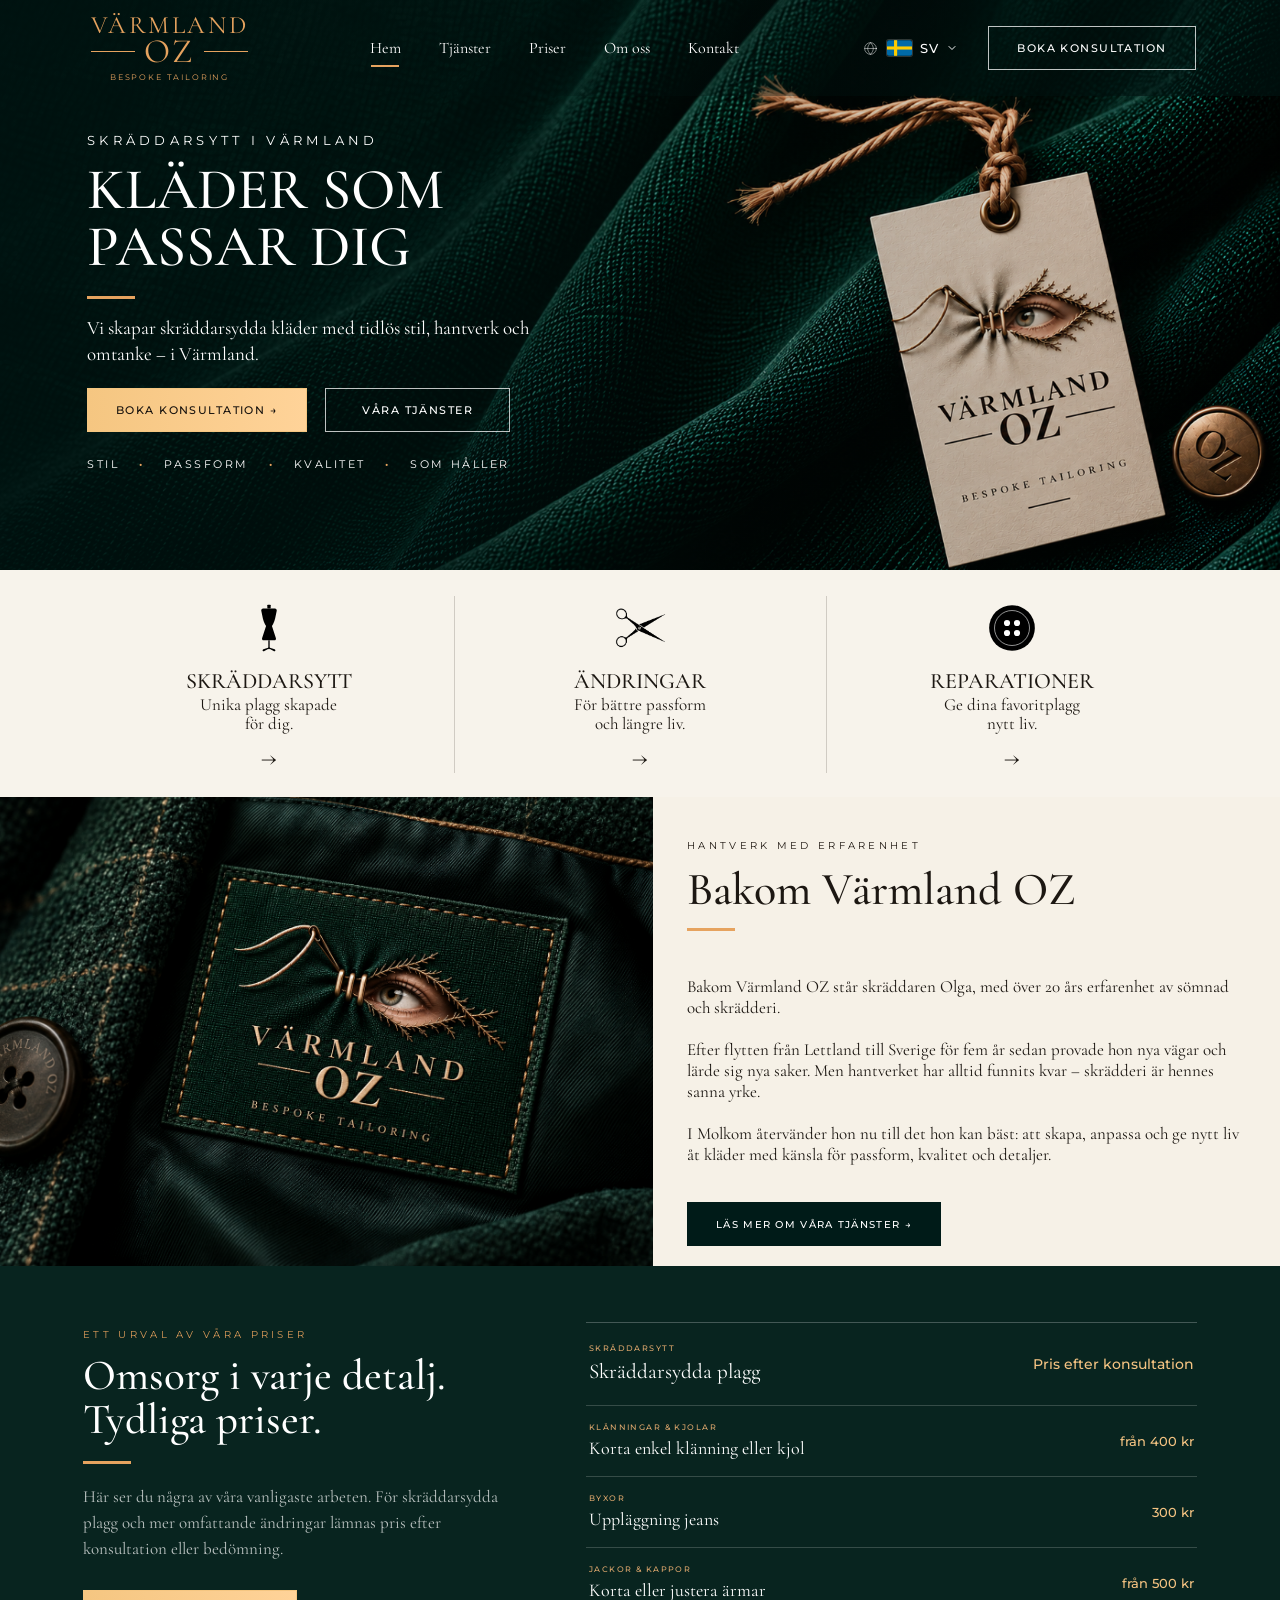
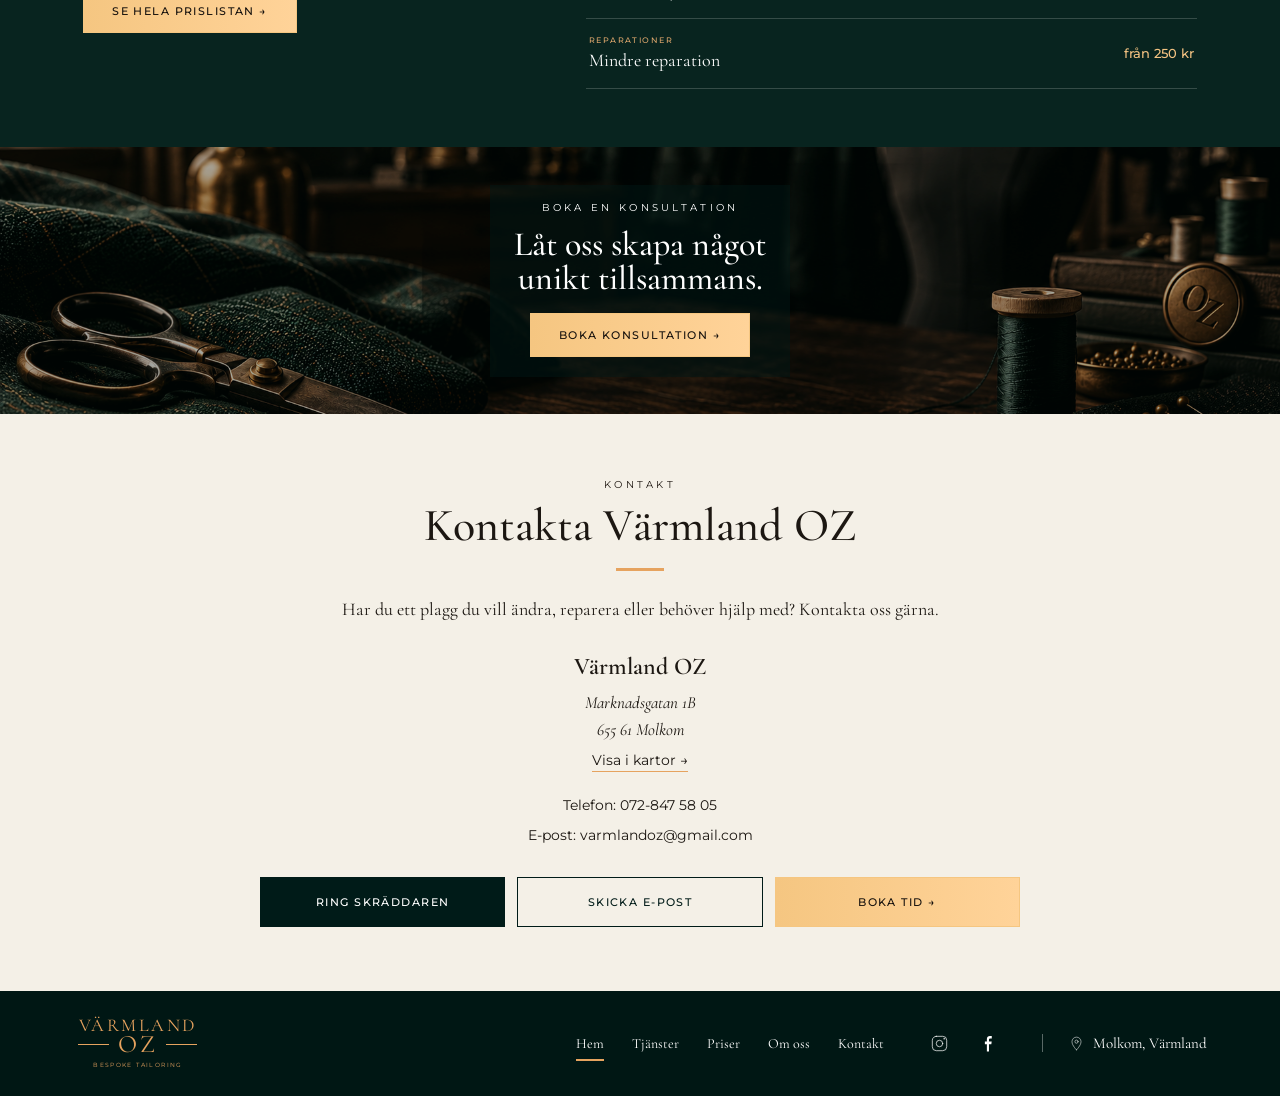
==== index.html @ 96624bc9 "Update index.html" ====
<!doctype html>
<html lang="sv">
<head>
  <meta charset="utf-8" />
  <meta name="viewport" content="width=device-width, initial-scale=1" />
  <meta name="description" content="Värmland OZ är ett skrädderi i Molkom, Värmland. Skräddarsytt, klädändringar och reparationer med fokus på passform, kvalitet och hantverk." />
<title>Skräddare i Värmland | Värmland OZ i Molkom</title>
  <link rel="preconnect" href="https://fonts.googleapis.com">
  <link rel="preconnect" href="https://fonts.gstatic.com" crossorigin>
  <link href="https://fonts.googleapis.com/css2?family=Cormorant+Garamond:wght@400;500;600&family=Montserrat:wght@400;500;600&display=swap" rel="stylesheet">
  <link rel="stylesheet" href="styles.css?v=11" />
  <link rel="stylesheet" href="contact-v11.css?v=11" />
<script type="application/ld+json">
{
  "@context": "https://schema.org",
  "@type": "LocalBusiness",
  "name": "Värmland OZ",
  "description": "Skrädderi i Molkom, Värmland med skräddarsytt, klädändringar och reparationer.",
  "telephone": "+46728475805",
  "email": "varmlandoz@gmail.com",
  "address": {
    "@type": "PostalAddress",
    "streetAddress": "Marknadsgatan 1B",
    "postalCode": "655 61",
    "addressLocality": "Molkom",
    "addressRegion": "Värmland",
    "addressCountry": "SE"
  },
  "areaServed": {
    "@type": "AdministrativeArea",
    "name": "Värmland"
  }
}
</script>
    <!-- Värmland OZ – webbplatsikon -->
  <link
    rel="icon"
    type="image/png"
    sizes="512x512"
    href="./assets/icons/favicon.png?v=1"
  >

  <link
    rel="apple-touch-icon"
    sizes="180x180"
    href="./assets/icons/favicon.png?v=1"
  >

  <meta name="theme-color" content="#123f35">

</head>
<body>
  <header class="site-header" id="top">
    <a class="brand" href="#top" aria-label="Värmland OZ startsida">
      <span class="brand-top">VÄRMLAND</span>
      <span class="brand-main"><i></i>OZ<i></i></span>
      <span class="brand-sub">BESPOKE TAILORING</span>
    </a>

    <nav class="desktop-nav" aria-label="Huvudmeny">
      <a class="active" href="#top" data-i18n="nav.home">Hem</a>
      <a href="tjanster.html" data-i18n="nav.services">Tjänster</a>
      <a href="priser.html" data-i18n="nav.prices">Priser</a>
      <a href="#about" data-i18n="nav.about">Om oss</a>
      <a href="#contact" data-i18n="nav.contact">Kontakt</a>
    </nav>

    <div class="header-actions">
      <div class="language-switcher">
  <button class="language" type="button" aria-label="Byt språk" aria-haspopup="true" aria-expanded="false">
    <img class="globe-icon" src="assets/icons/globe.svg" alt="">
    <img class="flag-icon current-flag" src="assets/icons/flag-se.svg" alt="">
    <span class="current-lang">SV</span>
    <img class="chevron-icon" src="assets/icons/chevron-down.svg" alt="">
  </button>
  <div class="language-menu" role="menu" hidden>
    <button type="button" data-lang="sv"><img src="assets/icons/flag-se.svg" alt=""><span>Svenska</span><small>SV</small></button>
    <button type="button" data-lang="en"><img src="assets/icons/flag-gb.svg" alt=""><span>English</span><small>EN</small></button>
    <button type="button" data-lang="ru"><img src="assets/icons/flag-ru.svg" alt=""><span>Русский</span><small>RU</small></button>
  </div>
</div>
<a class="btn btn-outline desktop-book" href="https://script.google.com/macros/s/AKfycbz18TA--YGLsG0kHbS173jrMC9ok10OTdBmJp885Dc12YzWjy7zMIn8ZKbf1NQsIA8Z/exec" data-i18n="nav.book">Boka konsultation</a>
      <button class="menu-toggle" type="button" aria-label="Öppna meny" aria-expanded="false">
        <span></span><span></span><span></span>
      </button>
    </div>
  </header>

  <aside class="mobile-menu" aria-hidden="true">
    <div class="mobile-menu-top">
      <a class="brand brand-small" href="#top">
        <span class="brand-top">VÄRMLAND</span><span class="brand-main"><i></i>OZ<i></i></span><span class="brand-sub">BESPOKE TAILORING</span>
      </a>
      <button class="menu-close" type="button" aria-label="Stäng meny">×</button>
    </div>
    <nav aria-label="Mobilmeny">
      <a class="active" href="#top" data-i18n="nav.home">Hem</a>
      <a href="tjanster.html" data-i18n="nav.services">Tjänster</a>
      <a href="priser.html" data-i18n="nav.prices">Priser</a>
      <a href="#about" data-i18n="nav.about">Om oss</a>
      <a href="#contact" data-i18n="nav.contact">Kontakt</a>
    </nav>
    <hr>
    <div class="language-switcher mobile-language-switcher">
  <button class="language" type="button" aria-label="Byt språk" aria-haspopup="true" aria-expanded="false">
    <img class="globe-icon" src="assets/icons/globe.svg" alt="">
    <img class="flag-icon current-flag" src="assets/icons/flag-se.svg" alt="">
    <span class="current-lang">SV</span>
    <img class="chevron-icon" src="assets/icons/chevron-down.svg" alt="">
  </button>
  <div class="language-menu" role="menu" hidden>
    <button type="button" data-lang="sv"><img src="assets/icons/flag-se.svg" alt=""><span>Svenska</span><small>SV</small></button>
    <button type="button" data-lang="en"><img src="assets/icons/flag-gb.svg" alt=""><span>English</span><small>EN</small></button>
    <button type="button" data-lang="ru"><img src="assets/icons/flag-ru.svg" alt=""><span>Русский</span><small>RU</small></button>
  </div>
</div>
   <a class="btn btn-gold" href="https://script.google.com/macros/s/AKfycbz18TA--YGLsG0kHbS173jrMC9ok10OTdBmJp885Dc12YzWjy7zMIn8ZKbf1NQsIA8Z/exec" data-i18n="nav.bookArrow">Boka konsultation →</a>
<div class="socials">
  <a href="https://www.instagram.com/ozseamstress?stkn=aGR5ODV6bmNsZjZr"
     target="_blank"
     rel="noopener noreferrer"
     aria-label="Instagram">
    <img src="assets/icons/instagram.svg" alt="">
  </a>

  <a href="https://www.facebook.com/p/V%C3%A4rmland-OZ-61594386689216/"
     target="_blank"
     rel="noopener noreferrer"
     aria-label="Facebook" class="facebook-social">
    <img src="assets/icons/facebook.svg" alt="">
  </a>
</div>    
    <p class="location"><img src="assets/icons/location-pin.svg" alt=""><span>Molkom, Värmland</span></p>
  </aside>
  <div class="menu-backdrop" hidden></div>

  <main>
    <section class="hero">
      <picture class="hero-media" aria-hidden="true">
        <source media="(max-width: 650px)" srcset="assets/hero-mobile-v2.png">
        <img src="assets/hero-desktop-v2.png" alt="">
      </picture>
      <div class="hero-shade" aria-hidden="true"></div>
      <div class="hero-copy">
        <p class="eyebrow" data-i18n="hero.eyebrow">SKRÄDDARSYTT I VÄRMLAND</p>
        <h1 data-i18n-html="hero.title">KLÄDER SOM<br>PASSAR DIG</h1>
        <div class="gold-rule"></div>
        <p class="lead" data-i18n="hero.lead">Vi skapar skräddarsydda kläder med tidlös stil, hantverk och omtanke – i Värmland.</p>
        <div class="hero-buttons">
         <a class="btn btn-gold" href="https://script.google.com/macros/s/AKfycbz18TA--YGLsG0kHbS173jrMC9ok10OTdBmJp885Dc12YzWjy7zMIn8ZKbf1NQsIA8Z/exec" data-i18n="nav.bookArrow">Boka konsultation →</a>
          <a class="btn btn-outline" href="tjanster.html" data-i18n="hero.services">Våra tjänster</a>
        </div>
        <p class="values" data-i18n-html="hero.values">STIL <b>·</b> PASSFORM <b>·</b> KVALITET <b>·</b> SOM HÅLLER</p>
      </div>
    </section>

    <section class="services" id="services">
      <article>
        <div class="service-icon" aria-hidden="true"><img src="assets/icons/mannequin.svg" alt=""></div>
        <h2 data-i18n="service.custom">SKRÄDDARSYTT</h2>
        <p data-i18n-html="service.customText">Unika plagg skapade<br>för dig.</p>
        <a href="tjanster.html#skraddarsytt" aria-label="Skräddarsytt">→</a>
      </article>
      <article>
        <div class="service-icon" aria-hidden="true"><img src="assets/icons/scissors.svg" alt=""></div>
        <h2 data-i18n="service.alter">ÄNDRINGAR</h2>
        <p data-i18n-html="service.alterText">För bättre passform<br>och längre liv.</p>
        <a href="tjanster.html#andringar" aria-label="Ändringar">→</a>
      </article>
      <article>
        <div class="service-icon" aria-hidden="true"><img src="assets/icons/button.svg" alt=""></div>
        <h2 data-i18n="service.repair">REPARATIONER</h2>
        <p data-i18n-html="service.repairText">Ge dina favoritplagg<br>nytt liv.</p>
        <a href="tjanster.html#reparationer" aria-label="Reparationer">→</a>
      </article>
    </section>

<section class="about" id="about">
  <div class="about-image">
    <img
      src="assets/craftsmanship-v2.png"
      alt="Detalj av Värmland OZ skrädderiarbete"
    />
  </div>

  <div class="about-copy">
    <p class="eyebrow dark" data-i18n="about.eyebrow">
      HANTVERK MED ERFARENHET
    </p>

    <h2 data-i18n="about.title">
      Bakom Värmland OZ
    </h2>

    <div class="gold-rule"></div>

    <div class="about-text-row">
      <p data-i18n-html="about.text">
        Bakom Värmland OZ står skräddaren Olga, med över 20 års
        erfarenhet av sömnad och skrädderi.<br><br>

        Efter flytten från Lettland till Sverige för fem år sedan
        provade hon nya vägar och lärde sig nya saker. Men hantverket
        har alltid funnits kvar – skrädderi är hennes sanna yrke.<br><br>

        I Molkom återvänder hon nu till det hon kan bäst: att skapa,
        anpassa och ge nytt liv åt kläder med känsla för passform,
        kvalitet och detaljer.
      </p>
    </div>

    <a
      class="btn btn-dark"
      href="tjanster.html"
      data-i18n="about.services"
    >
      Läs mer om våra tjänster →
    </a>
  </div>
</section>

<section class="home-price-teaser" id="prices">
  <div class="price-teaser-intro">
    <p class="eyebrow" data-i18n="homePrices.eyebrow">
      ETT URVAL AV VÅRA PRISER
    </p>

    <h2 data-i18n-html="homePrices.title">
      Omsorg i varje detalj.<br>Tydliga priser.
    </h2>

    <div class="gold-rule"></div>

    <p data-i18n="homePrices.intro">
      Här ser du några av våra vanligaste arbeten. För skräddarsydda
      plagg och mer omfattande ändringar lämnas pris efter konsultation
      eller bedömning.
    </p>

    <a
      class="btn btn-gold"
      href="priser.html"
      data-i18n="prices.seeAll"
    >
      Se hela prislistan →
    </a>
  </div>

  <div
    class="price-teaser-list"
    aria-label="Exempel på priser"
  >
    <a
      class="price-teaser-row featured-price"
      href="priser.html#skraddarsytt"
    >
      <span class="price-teaser-name">
        <small data-i18n="homePrices.customCategory">
          SKRÄDDARSYTT
        </small>
        <span data-i18n="homePrices.custom">
          Skräddarsydda plagg
        </span>
      </span>

      <strong data-i18n="homePrices.customPrice">
        Pris efter konsultation
      </strong>
    </a>

    <a class="price-teaser-row" href="priser.html">
      <span class="price-teaser-name">
        <small data-i18n="homePrices.dressesCategory">
          KLÄNNINGAR &amp; KJOLAR
        </small>
        <span data-i18n="homePrices.dresses">
          Korta enkel klänning eller kjol
        </span>
      </span>

      <strong data-i18n="homePrices.dressesPrice">
        från 400 kr
      </strong>
    </a>

    <a class="price-teaser-row" href="priser.html">
      <span class="price-teaser-name">
        <small data-i18n="homePrices.trousersCategory">
          BYXOR
        </small>
        <span data-i18n="homePrices.trousers">
          Uppläggning jeans
        </span>
      </span>

      <strong data-i18n="homePrices.trousersPrice">
        300 kr
      </strong>
    </a>

    <a class="price-teaser-row" href="priser.html">
      <span class="price-teaser-name">
        <small data-i18n="homePrices.jacketsCategory">
          JACKOR &amp; KAPPOR
        </small>
        <span data-i18n="homePrices.jackets">
          Korta eller justera ärmar
        </span>
      </span>

      <strong data-i18n="homePrices.jacketsPrice">
        från 500 kr
      </strong>
    </a>

    <a class="price-teaser-row" href="priser.html">
      <span class="price-teaser-name">
        <small data-i18n="homePrices.repairsCategory">
          REPARATIONER
        </small>
        <span data-i18n="homePrices.repairs">
          Mindre reparation
        </span>
      </span>

      <strong data-i18n="homePrices.repairsPrice">
        från 250 kr
      </strong>
    </a>
  </div>
</section>

    <section class="booking" id="booking">
      <div class="booking-overlay"></div>
      <div class="booking-copy">
        <p class="eyebrow" data-i18n="booking.eyebrow">BOKA EN KONSULTATION</p>
        <h2 data-i18n-html="booking.title">Låt oss skapa något<br>unikt tillsammans.</h2>
     <a class="btn btn-gold" href="https://script.google.com/macros/s/AKfycbz18TA--YGLsG0kHbS173jrMC9ok10OTdBmJp885Dc12YzWjy7zMIn8ZKbf1NQsIA8Z/exec" data-i18n="nav.bookArrow">Boka konsultation →</a>
      </div>
    </section>

    <section class="contact-section" id="contact">
      <div class="contact-inner">
        <p class="eyebrow dark" data-i18n="contact.eyebrow">KONTAKT</p>
        <h2 data-i18n="contact.title">Kontakta Värmland OZ</h2>
        <div class="gold-rule"></div>

        <p class="contact-lead" data-i18n="contact.text">
          Har du ett plagg du vill ändra, reparera eller behöver hjälp med? Kontakta oss gärna.
        </p>

        <div class="contact-details">
          <strong>Värmland OZ</strong>
          <address>
            Marknadsgatan 1B<br>
            655 61 Molkom
          </address>
          <a
            class="contact-map"
            href="https://www.google.com/maps/search/?api=1&query=Marknadsgatan%201B%2C%20655%2061%20Molkom"
            target="_blank"
            rel="noopener noreferrer"
            data-i18n="contact.map"
          >Visa i kartor →</a>

          <p class="contact-lines">
            <span><span data-i18n="contact.phoneLabel">Telefon:</span> <a href="tel:+46728475805">072-847 58 05</a></span>
            <span><span data-i18n="contact.emailLabel">E-post:</span> <a href="mailto:varmlandoz@gmail.com">varmlandoz@gmail.com</a></span>
          </p>
        </div>

        <div class="contact-actions">
          <a class="btn btn-dark" href="tel:+46728475805" data-i18n="contact.call">Ring skräddaren</a>
          <a class="btn btn-outline-contact" href="mailto:varmlandoz@gmail.com" data-i18n="contact.email">Skicka e-post</a>
          <a class="btn btn-gold" href="https://script.google.com/macros/s/AKfycbz18TA--YGLsG0kHbS173jrMC9ok10OTdBmJp885Dc12YzWjy7zMIn8ZKbf1NQsIA8Z/exec" data-i18n="contact.book">Boka tid →</a>
        </div>
      </div>
    </section>

  </main>

  <footer class="footer">
    <a class="brand brand-small" href="#top">
      <span class="brand-top">VÄRMLAND</span><span class="brand-main"><i></i>OZ<i></i></span><span class="brand-sub">BESPOKE TAILORING</span>
    </a>
    <nav><a class="active" href="#top" data-i18n="nav.home">Hem</a><a href="tjanster.html" data-i18n="nav.services">Tjänster</a><a href="priser.html" data-i18n="nav.prices">Priser</a><a href="#about" data-i18n="nav.about">Om oss</a><a href="#contact" data-i18n="nav.contact">Kontakt</a></nav>
<div class="socials">
  <a href="https://www.instagram.com/ozseamstress?stkn=aGR5ODV6bmNsZjZr"
     target="_blank"
     rel="noopener noreferrer"
     aria-label="Instagram">
    <img src="assets/icons/instagram.svg" alt="">
  </a>

  <a href="https://www.facebook.com/p/V%C3%A4rmland-OZ-61594386689216/"
     target="_blank"
     rel="noopener noreferrer"
     aria-label="Facebook" class="facebook-social">
    <img src="assets/icons/facebook.svg" alt="">
  </a>
</div>    <p class="location"><img src="assets/icons/location-pin.svg" alt=""><span>Molkom, Värmland</span></p>
  </footer>

  <script src="script.js?v=11"></script>
</body>
</html>
---- styles.css ----
:root{
  --green:#001b18;
  --green-2:#002621;
  --cream:#f4f0e7;
  --ink:#1c1712;
  --gold:#e6a35f;
  --gold-light:#f5c681;
  --line:rgba(31,23,16,.18);
  --serif:"Cormorant Garamond", Georgia, serif;
  --sans:"Montserrat", Arial, sans-serif;
}
*{box-sizing:border-box}
html{scroll-behavior:smooth}
body{margin:0;background:var(--cream);color:var(--ink);font-family:var(--serif);font-size:18px}
a{color:inherit;text-decoration:none}
img{display:block;max-width:100%}
button{font:inherit}
.site-header{height:96px;position:absolute;z-index:30;top:0;left:0;right:0;padding:20px 6.6%;display:flex;align-items:center;justify-content:space-between;color:white}
.brand{display:inline-flex;min-width:170px;flex-direction:column;align-items:center;color:var(--gold);line-height:.86;letter-spacing:.14em;font-family:var(--serif)}
.brand-top{font-size:25px}.brand-main{font-size:34px;display:flex;align-items:center;gap:9px}.brand-main i{width:44px;height:1px;background:currentColor;display:block}.brand-sub{font-family:var(--sans);font-size:8px;letter-spacing:.23em;margin-top:8px}
.brand-small{min-width:130px}.brand-small .brand-top{font-size:18px}.brand-small .brand-main{font-size:25px}.brand-small .brand-main i{width:31px}.brand-small .brand-sub{font-size:6px}
.desktop-nav{display:flex;gap:38px;font-size:16px}.desktop-nav a{position:relative}.desktop-nav a.active::after,.footer nav a.active::after{content:"";position:absolute;left:0;right:0;bottom:-9px;margin:auto;width:28px;height:2px;background:var(--gold)}
.header-actions{display:flex;align-items:center;gap:22px}.language{border:0;background:transparent;color:white;cursor:pointer;font-size:16px}.btn{display:inline-flex;align-items:center;justify-content:center;min-height:44px;padding:0 28px;border:1px solid currentColor;font-family:var(--sans);font-size:11px;font-weight:500;letter-spacing:.13em;text-transform:uppercase;white-space:nowrap}.btn-gold{background:linear-gradient(90deg,var(--gold-light),#ffd399);border-color:var(--gold-light);color:#16110d}.btn-outline{color:#fff;border-color:rgba(255,255,255,.75);background:transparent}.btn-dark{background:var(--green);color:#fff;border-color:var(--green)}
.menu-toggle{display:none;width:42px;height:38px;border:0;background:none;padding:5px;flex-direction:column;justify-content:space-around}.menu-toggle span{display:block;height:2px;background:var(--gold);width:100%}
.hero{min-height:490px;background:radial-gradient(circle at 67% 25%,rgba(10,65,57,.55),transparent 38%),linear-gradient(135deg,#001b18 0%,#00110f 64%,#00241f 100%);color:white;display:grid;grid-template-columns:1.05fr .95fr;position:relative;overflow:hidden;padding:126px 6.8% 34px}
.hero::before{content:"";position:absolute;inset:0;opacity:.32;background-image:repeating-linear-gradient(118deg,transparent 0 5px,rgba(255,255,255,.025) 5px 6px)}
.hero-copy{z-index:2;max-width:550px}.eyebrow{margin:0 0 14px;font-family:var(--sans);font-size:13px;letter-spacing:.33em}.hero h1{font-weight:500;line-height:.98;font-size:58px;margin:0 0 20px}.gold-rule{width:48px;height:3px;background:var(--gold);margin:16px 0}.lead{font-size:19px;line-height:1.4;max-width:470px;margin:0 0 20px}.hero-buttons{display:flex;gap:18px}.hero-buttons .btn{min-width:185px}.values{font-family:var(--sans);font-size:11px;letter-spacing:.23em;margin-top:25px}.values b{color:var(--gold);padding:0 14px}
.hero-art{position:relative;z-index:1}.fabric-glow{position:absolute;inset:-50px -90px -40px -40px;background:radial-gradient(ellipse at center,rgba(17,81,71,.45),transparent 63%);transform:rotate(-8deg)}.tag-image{position:absolute;width:360px;right:11%;top:-42px;filter:drop-shadow(0 18px 18px rgba(0,0,0,.55));transform:rotate(-3deg)}.medallion{position:absolute;width:135px;right:-2%;bottom:62px;filter:drop-shadow(0 8px 10px rgba(0,0,0,.4))}
.services{background:#f7f3eb;display:grid;grid-template-columns:repeat(3,1fr);padding:26px 6.5% 24px}.services article{text-align:center;padding:0 42px;position:relative}.services article+article{border-left:1px solid var(--line)}.service-icon{font-size:48px;line-height:1;height:58px}.services h2{font-size:22px;font-weight:500;margin:8px 0 1px}.services p{margin:0;font-size:17px;line-height:1.12}.services article>a{font-size:24px;display:inline-block;margin-top:11px}
.about{display:grid;grid-template-columns:1.04fr 1fr;min-height:300px;background:#f6f1e7}.about-image{overflow:hidden}.about-image img{width:100%;height:100%;object-fit:cover}.about-copy{padding:42px 5.5% 20px}.eyebrow.dark{color:#211a14;font-size:10px}.about-copy h2{font-size:46px;line-height:1;margin:6px 0 15px;font-weight:500}.about-text-row{display:flex;gap:38px;align-items:flex-start;margin:28px 0 20px}.about-text-row p{font-size:17px}.about-text-row blockquote{border-left:1px solid #aaa;padding:4px 0 4px 28px;margin:0;font-size:19px;font-style:italic;max-width:180px}.about-copy .btn{font-size:10px}
.prices{display:grid;grid-template-columns:repeat(5,1fr);padding:20px 5.8% 18px;background:#f8f4ec;align-items:start;gap:0}.price-item{text-align:center;padding:0 18px;min-height:87px}.price-item+.price-item{border-left:1px solid var(--line)}.price-item span{display:block;font-size:15px;min-height:34px}.price-item small{font-size:11px}.price-item strong{display:block;font-weight:500;font-size:24px;margin-top:8px}.price-link{grid-column:5;justify-self:end;margin-top:12px;color:#231a13;border-color:#9d958b}
.booking{height:267px;position:relative;background:url('assets/cta-desktop-v2.png') center/cover no-repeat;color:white;display:flex;align-items:center;justify-content:center;overflow:hidden}.booking-overlay{position:absolute;inset:0;background:rgba(0,13,11,.35)}.booking-copy{position:relative;text-align:center;background:rgba(1,24,21,.48);padding:16px 24px 20px}.booking-copy .eyebrow{font-size:10px}.booking h2{font-size:34px;line-height:1.02;font-weight:500;margin:6px 0 16px}
.footer{min-height:105px;background:#001714;color:white;padding:22px 5.7%;display:flex;align-items:center;gap:42px}.footer nav{display:flex;gap:28px;font-size:14px;margin-left:auto}.footer nav a{position:relative}.socials{display:flex;gap:18px;font-family:var(--sans);font-weight:600;font-size:22px}.location{font-size:15px;margin:0;border-left:1px solid rgba(255,255,255,.35);padding-left:25px}
.mobile-menu,.menu-backdrop{display:none}

@media(max-width:900px){
  .desktop-nav,.desktop-book{display:none}.menu-toggle{display:flex}.site-header{height:88px;padding:17px 6%}.brand{min-width:145px}.brand-top{font-size:20px}.brand-main{font-size:28px}.brand-main i{width:35px}.brand-sub{font-size:6px}
  .hero{grid-template-columns:1fr;min-height:540px;padding:137px 7% 24px}.hero-copy{max-width:65%;}.hero h1{font-size:49px}.lead{font-size:18px}.hero-art{position:absolute;inset:0}.tag-image{width:280px;right:1%;top:119px}.medallion{width:104px;right:1%;bottom:91px}.services article{padding:0 18px}.about-copy{padding:34px 5%}.about-copy h2{font-size:40px}.prices{padding-left:2%;padding-right:2%}.price-item{padding:0 8px}.footer{gap:20px}.footer nav{gap:16px}
}

@media(max-width:650px){
  body{font-size:16px}.site-header{position:absolute;padding:16px 7%;}.header-actions{gap:10px}.language{font-size:16px}.menu-toggle{width:38px}
  .hero{min-height:542px;padding:150px 7% 16px;display:block;background:radial-gradient(circle at 78% 25%,rgba(13,80,69,.55),transparent 42%),linear-gradient(135deg,#001b18,#00100e 70%)}.hero-copy{max-width:100%;position:relative;z-index:4}.hero .eyebrow{font-size:11px;max-width:175px;line-height:1.45}.hero h1{font-size:42px;line-height:.95;max-width:295px}.hero .gold-rule{width:48px;height:3px;margin:13px 0}.lead{font-size:17px;line-height:1.15;max-width:230px;margin-bottom:15px}.hero-buttons{display:grid;gap:8px;width:265px}.hero-buttons .btn{height:42px}.values{font-size:9px;letter-spacing:.17em;white-space:nowrap;margin-top:18px}.values b{padding:0 6px}.tag-image{width:200px;right:-12px;top:130px;transform:rotate(-6deg)}.medallion{width:84px;right:-2px;bottom:90px}
  .services{grid-template-columns:repeat(3,1fr);padding:24px 4px 21px}.services article{padding:0 8px}.services article+article{border-left:1px solid var(--line)}.service-icon{font-size:38px;height:47px}.services h2{font-size:15px}.services p{font-size:13px;line-height:1.15}.services article>a{font-size:20px;margin-top:7px}
  .about{grid-template-columns:1fr 1fr;min-height:270px}.about-image img{object-position:center}.about-copy{padding:20px 16px}.eyebrow.dark{font-size:8px;line-height:1.5}.about-copy h2{font-size:32px;line-height:.95;margin-top:6px}.about-copy .gold-rule{width:38px;height:2px;margin:12px 0}.about-text-row{display:block;margin:15px 0 12px}.about-text-row p{font-size:14px;line-height:1.15}.about-text-row blockquote{display:none}.about-copy .btn{padding:0 10px;min-height:38px;font-size:8px;width:100%}
  .prices{display:block;padding:18px 7% 20px}.price-item{min-height:auto;padding:11px 0;display:flex;justify-content:space-between;align-items:flex-end;text-align:left;border-bottom:1px solid var(--line)}.price-item+.price-item{border-left:0}.price-item span{font-size:15px;min-height:0}.price-item strong{font-size:22px;margin:0}.price-link{display:flex;width:230px;margin:16px auto 0;min-height:40px}
  .booking{height:258px;background-position:center}.booking-copy{padding:10px 18px 17px}.booking h2{font-size:31px}.booking .btn{min-height:42px;padding:0 20px}
  .footer{display:grid;grid-template-columns:1fr;justify-items:center;padding:25px 4% 24px;gap:17px}.footer nav{margin:0;gap:16px;font-size:12px}.footer .location{border-left:0;padding:0;font-size:12px}.footer .socials{font-size:20px}
  .mobile-menu{display:flex;position:fixed;z-index:100;inset:0 0 0 auto;width:min(88vw,390px);background:linear-gradient(145deg,#001d19,#00110f 70%);color:#fff;padding:29px 34px 40px;flex-direction:column;transform:translateX(102%);transition:.25s ease;box-shadow:-18px 0 45px rgba(0,0,0,.35)}.mobile-menu.open{transform:translateX(0)}.mobile-menu-top{display:flex;justify-content:space-between;align-items:start}.menu-close{border:0;background:transparent;color:white;font-size:34px;line-height:1;cursor:pointer}.mobile-menu nav{display:flex;flex-direction:column;gap:26px;margin:50px 0 28px;font-size:20px}.mobile-menu nav a.active{color:var(--gold)}.mobile-menu hr{width:100%;border:0;border-top:1px solid rgba(255,255,255,.45)}.mobile-language{align-self:flex-start;margin:12px 0 18px}.mobile-menu .btn{width:100%;min-height:48px}.mobile-menu .socials{justify-content:center;margin:24px 0}.mobile-menu .location{border:0;padding:0;text-align:center}.menu-backdrop{display:block;position:fixed;z-index:90;inset:0;background:rgba(0,0,0,.45)}.menu-backdrop[hidden]{display:none}
}


/* =========================
   V3 IMAGE + ICON SYSTEM
   ========================= */

.hero-art{
  position:relative;
  z-index:1;
  min-height:100%;
  background-image:url('assets/hero-desktop-v2.png') !important;
  background-size:cover !important;
  background-position:center center !important;
  background-repeat:no-repeat !important;
}
.hero-art .fabric-glow,
.hero-art .tag-image,
.hero-art .medallion{
  display:none !important;
}

.booking{
  background-image:url('assets/cta-desktop-v2.png') !important;
  background-size:cover !important;
  background-position:center center !important;
  background-repeat:no-repeat !important;
}

.service-icon{
  display:flex;
  align-items:center;
  justify-content:center;
}
.service-icon img{
  width:48px;
  height:48px;
  object-fit:contain;
}
.language{
  display:inline-flex;
  align-items:center;
  gap:7px;
}
.globe-icon{
  width:17px;
  height:17px;
}
.flag-icon{
  width:22px;
  height:14px;
  border-radius:2px;
  box-shadow:0 0 0 1px rgba(255,255,255,.18);
}
.chevron{
  font-size:14px;
  opacity:.85;
}
.socials a{
  width:24px;
  height:24px;
  display:inline-flex;
  align-items:center;
  justify-content:center;
}
.socials img{
  width:100%;
  height:100%;
  object-fit:contain;
}
.location{
  display:flex;
  align-items:center;
  gap:8px;
}
.location img{
  width:17px;
  height:17px;
  flex:0 0 auto;
}

@media(max-width:650px){
  .hero-art{
    background-image:url('assets/hero-mobile-v2.png') !important;
    background-size:cover !important;
    background-position:center center !important;
  }

  .booking{
    background-image:url('assets/cta-mobile-v2.png') !important;
    background-size:cover !important;
    background-position:center center !important;
  }

  .service-icon img{
    width:38px;
    height:38px;
  }
  .socials a{
    width:22px;
    height:22px;
  }
}


/* =========================
   V4 — CLEAN HERO + REFINED ICONS
   ========================= */
.hero{
  min-height:570px;
  display:block;
  position:relative;
  overflow:hidden;
  padding:132px 6.8% 48px;
  background:#001714;
}
.hero::before{display:none!important}
.hero-media{position:absolute;inset:0;z-index:0;display:block}
.hero-media img{width:100%;height:100%;object-fit:cover;object-position:center center}
.hero-shade{position:absolute;inset:0;z-index:1;background:linear-gradient(90deg,rgba(0,18,16,.88) 0%,rgba(0,18,16,.68) 34%,rgba(0,18,16,.22) 58%,rgba(0,18,16,.05) 100%)}
.hero-copy{position:relative;z-index:2;max-width:550px}
.hero-art,.tag-image,.medallion,.fabric-glow{display:none!important}
.service-icon{height:62px}
.service-icon img{width:56px;height:56px;object-fit:contain}
.services article:nth-child(2) .service-icon img{width:60px;height:60px}
.price-item strong{line-height:1.08}

@media(max-width:900px){
  .hero{min-height:570px;padding:137px 7% 32px}
  .hero-copy{max-width:62%}
  .hero-shade{background:linear-gradient(90deg,rgba(0,18,16,.9) 0%,rgba(0,18,16,.63) 50%,rgba(0,18,16,.12) 100%)}
}
@media(max-width:650px){
  .hero{min-height:620px;padding:148px 7% 24px}
  .hero-copy{max-width:100%}
  .hero-media img{object-position:center center}
  .hero-shade{background:linear-gradient(180deg,rgba(0,17,15,.82) 0%,rgba(0,17,15,.55) 46%,rgba(0,17,15,.18) 100%)}
  .service-icon{height:48px}
  .service-icon img{width:42px;height:42px}
  .services article:nth-child(2) .service-icon img{width:46px;height:46px}
}

/* =========================
   PRICE PAGE
   ========================= */
.price-page{background:#f4f0e7;color:var(--ink)}
.price-page .site-header{position:relative;background:#001714}
.price-hero{background:#001714;color:white;text-align:center;padding:72px 7% 68px}
.price-hero .eyebrow{color:var(--gold);font-size:11px}
.price-hero h1{font-size:58px;font-weight:500;line-height:.95;margin:8px 0 18px}
.price-hero p{max-width:720px;margin:0 auto;font-size:19px;line-height:1.5;color:rgba(255,255,255,.84)}
.price-grid{max-width:1180px;margin:0 auto;padding:64px 5% 42px;display:grid;grid-template-columns:repeat(2,minmax(0,1fr));gap:24px}
.price-card{background:#faf7f0;border:1px solid rgba(38,27,18,.14);padding:34px 34px 30px;box-shadow:0 8px 24px rgba(37,26,16,.04)}
.price-card.featured{grid-column:1/-1;background:#0b2622;color:white;border-color:#183a34;display:grid;grid-template-columns:.78fr 1.22fr;gap:42px;align-items:start}
.price-card h2{font-size:34px;font-weight:500;margin:0 0 22px}
.price-card.featured h2{font-size:42px;color:#fff}
.price-card-intro{font-size:18px;line-height:1.5;margin:0;color:rgba(255,255,255,.8)}
.price-list{margin:0;padding:0;list-style:none}
.price-row{display:flex;justify-content:space-between;gap:28px;padding:14px 0;border-bottom:1px solid rgba(33,24,16,.14);align-items:flex-start}
.price-card.featured .price-row{border-color:rgba(255,255,255,.16)}
.price-row:last-child{border-bottom:0}
.price-name{font-size:18px;line-height:1.25}
.price-value{font-family:var(--sans);font-size:14px;font-weight:500;letter-spacing:.02em;text-align:right;white-space:nowrap;color:#8c5d36}
.price-card.featured .price-value{color:#f5c681}
.price-note{font-size:15px;line-height:1.55;margin:20px 0 0;color:#5f554b}
.price-card.featured .price-note{color:rgba(255,255,255,.72)}
.price-info{max-width:1060px;margin:0 auto 66px;padding:0 5%}
.price-info-box{border-top:1px solid rgba(33,24,16,.18);border-bottom:1px solid rgba(33,24,16,.18);padding:30px 0}
.price-info h2{font-size:32px;font-weight:500;margin:0 0 12px}
.price-info p{font-size:16px;line-height:1.6;margin:7px 0;color:#4d443d}
.price-cta{text-align:center;margin-top:28px}
.price-page .footer nav a.active::after{display:none}
.price-page .footer nav a[href="priser.html"]{color:var(--gold)}

@media(max-width:760px){
  .price-page .site-header{height:88px}
  .price-hero{padding:54px 7% 48px}
  .price-hero h1{font-size:43px}
  .price-hero p{font-size:17px}
  .price-grid{grid-template-columns:1fr;padding:34px 6% 26px;gap:16px}
  .price-card,.price-card.featured{grid-column:auto;display:block;padding:26px 22px}
  .price-card h2,.price-card.featured h2{font-size:30px;margin-bottom:15px}
  .price-card-intro{font-size:16px;margin-bottom:18px}
  .price-row{gap:18px;padding:12px 0}
  .price-name{font-size:16px}
  .price-value{font-size:12px;white-space:normal;max-width:44%}
  .price-info{margin-bottom:46px;padding:0 6%}
}


/* =========================================================
   V5 — LANGUAGE, HERO POSITION, SERVICES PAGE, ICON REFINEMENT
   ========================================================= */

/* Cleaner, quieter header area over the hero */
.site-header::before{
  content:"";
  position:absolute;
  inset:0;
  z-index:-1;
  pointer-events:none;
  background:linear-gradient(90deg,rgba(0,18,16,.18) 0%,rgba(0,18,16,.24) 48%,rgba(0,18,16,.72) 100%);
}
.hero-media img{
  object-position:center 18% !important;
}

/* Working language dropdown */
.language-switcher{position:relative;z-index:50}
.language{
  min-height:38px;
  padding:6px 8px;
  border-radius:2px;
  display:inline-flex;
  align-items:center;
  gap:8px;
  transition:background .18s ease;
}
.language:hover,.language[aria-expanded="true"]{background:rgba(255,255,255,.08)}
.globe-icon{width:17px;height:17px}
.flag-icon{width:25px;height:16px}
.current-lang{font-family:var(--sans);font-size:13px;font-weight:500;letter-spacing:.05em}
.chevron-icon{width:12px;height:12px;transition:transform .18s ease}
.language[aria-expanded="true"] .chevron-icon{transform:rotate(180deg)}
.language-menu{
  position:absolute;
  top:calc(100% + 9px);
  right:0;
  min-width:178px;
  padding:7px;
  background:rgba(0,25,22,.97);
  border:1px solid rgba(255,255,255,.14);
  box-shadow:0 18px 45px rgba(0,0,0,.28);
  backdrop-filter:blur(10px);
}
.language-menu[hidden]{display:none}
.language-menu button{
  width:100%;
  border:0;
  background:transparent;
  color:#fff;
  display:grid;
  grid-template-columns:26px 1fr auto;
  align-items:center;
  gap:9px;
  text-align:left;
  padding:10px 9px;
  cursor:pointer;
  font-family:var(--sans);
  font-size:12px;
}
.language-menu button:hover,.language-menu button.active{background:rgba(255,255,255,.08)}
.language-menu button img{width:24px;height:15px;border-radius:1px}
.language-menu button small{font-size:9px;letter-spacing:.08em;opacity:.55}
.mobile-language-switcher{align-self:flex-start;margin:12px 0 18px}
.mobile-language-switcher .language-menu{left:0;right:auto}

/* More refined service icon proportions */
.service-icon{height:68px}
.service-icon img{width:64px;height:64px}
.services article:nth-child(2) .service-icon img{width:72px;height:64px}
.services article:nth-child(3) .service-icon img{width:58px;height:58px}

/* Services page */
.services-page{background:var(--cream)}
.services-page .site-header{position:relative;background:#001714}
.services-page .site-header::before{display:none}
.subpage-hero{
  background:#001714;
  color:#fff;
  text-align:center;
  padding:76px 7% 70px;
}
.subpage-hero .eyebrow{color:var(--gold);font-size:11px}
.subpage-hero h1{font-size:60px;font-weight:500;line-height:.94;margin:9px 0 18px}
.subpage-hero .gold-rule{margin:0 auto 22px}
.subpage-hero>p:last-child{max-width:760px;margin:0 auto;font-size:19px;line-height:1.55;color:rgba(255,255,255,.82)}

.service-detail-list{max-width:1160px;margin:0 auto;padding:64px 6% 52px}
.service-detail{
  display:grid;
  grid-template-columns:150px 1fr;
  gap:48px;
  align-items:center;
  padding:46px 0;
  border-bottom:1px solid rgba(35,24,16,.16);
}
.service-detail:first-child{padding-top:12px}
.service-detail:last-child{border-bottom:0}
.detail-icon{
  width:126px;height:126px;
  display:flex;align-items:center;justify-content:center;
  border:1px solid rgba(166,106,63,.34);
  border-radius:50%;
}
.detail-icon img{width:72px;height:72px}
.service-detail:nth-child(2) .detail-icon img{width:82px;height:72px}
.detail-copy{max-width:760px}
.detail-copy .eyebrow{font-size:10px;color:#93613e}
.detail-copy h2{font-size:42px;font-weight:500;line-height:1;margin:8px 0 17px}
.detail-copy>p:not(.eyebrow){font-size:18px;line-height:1.6;color:#544b43;margin:0 0 24px}
.text-link{font-family:var(--sans);font-size:11px;letter-spacing:.12em;text-transform:uppercase;border-bottom:1px solid currentColor;padding-bottom:4px}

.service-process{background:#ece6dc;text-align:center;padding:66px 6% 74px}
.service-process h2{font-size:44px;font-weight:500;margin:7px 0 34px}
.process-grid{max-width:1080px;margin:0 auto;display:grid;grid-template-columns:repeat(3,1fr);gap:26px}
.process-grid>div{padding:30px 26px;background:rgba(255,255,255,.46);border:1px solid rgba(45,31,20,.1)}
.process-grid span{font-family:var(--sans);font-size:10px;letter-spacing:.15em;color:#9a6741}
.process-grid h3{font-size:25px;font-weight:500;margin:10px 0 10px}
.process-grid p{font-size:16px;line-height:1.5;color:#5a5047;margin:0}
.services-page .footer nav a.active::after{content:"";}

@media(max-width:900px){
  .hero-media img{object-position:center 10% !important}
  .service-detail{grid-template-columns:110px 1fr;gap:30px}
  .detail-icon{width:100px;height:100px}
}
@media(max-width:650px){
  .site-header::before{background:linear-gradient(180deg,rgba(0,18,16,.66),rgba(0,18,16,.08))}
  .hero-media img{object-position:center top !important}
  .language{gap:6px;padding:5px 6px}
  .flag-icon{width:23px;height:15px}
  .current-lang{font-size:12px}
  .service-icon img{width:46px;height:46px}
  .services article:nth-child(2) .service-icon img{width:52px;height:46px}
  .services article:nth-child(3) .service-icon img{width:44px;height:44px}
  .subpage-hero{padding:54px 7% 49px}
  .subpage-hero h1{font-size:43px}
  .subpage-hero>p:last-child{font-size:17px}
  .service-detail-list{padding:28px 7% 34px}
  .service-detail{display:block;padding:34px 0}
  .detail-icon{width:82px;height:82px;margin-bottom:21px}
  .detail-icon img{width:52px;height:52px}
  .service-detail:nth-child(2) .detail-icon img{width:60px;height:52px}
  .detail-copy h2{font-size:32px}
  .detail-copy>p:not(.eyebrow){font-size:16px}
  .service-process{padding:48px 7% 54px}
  .service-process h2{font-size:34px}
  .process-grid{grid-template-columns:1fr;gap:13px}
}


/* =========================================================
   V7 — OLD DESIGN PRESERVED / REFERENCE ICONS ONLY
   ========================================================= */

/* Preserve the existing Värmland OZ composition and photography.
   Only the three service icons below are intentionally changed. */
.service-icon{
  height:64px !important;
  display:flex !important;
  align-items:center !important;
  justify-content:center !important;
  color:#1b1916 !important;
}

.service-icon img{
  display:block !important;
  object-fit:contain !important;
  width:50px !important;
  height:50px !important;
  filter:none !important;
}

.services article:nth-child(1) .service-icon img{
  width:42px !important;
  height:54px !important;
}

.services article:nth-child(2) .service-icon img{
  width:51px !important;
  height:51px !important;
}

.services article:nth-child(3) .service-icon img{
  width:50px !important;
  height:50px !important;
}

/* Same icons on the dedicated services page. */
.detail-icon{
  color:#1b1916 !important;
}
.detail-icon img{
  filter:none !important;
  object-fit:contain !important;
}
.service-detail:nth-child(1) .detail-icon img{
  width:48px !important;
  height:62px !important;
}
.service-detail:nth-child(2) .detail-icon img{
  width:59px !important;
  height:59px !important;
}
.service-detail:nth-child(3) .detail-icon img{
  width:56px !important;
  height:56px !important;
}

@media(max-width:650px){
  .service-icon{height:54px !important}
  .services article:nth-child(1) .service-icon img{width:36px !important;height:46px !important}
  .services article:nth-child(2) .service-icon img{width:44px !important;height:44px !important}
  .services article:nth-child(3) .service-icon img{width:43px !important;height:43px !important}
}


/* =========================================================
   V8 — HOMEPAGE PRICE TEASER
   Editorial alternative to the old five-column price strip.
   ========================================================= */

.home-price-teaser{
  background:#08241f;
  color:#fff;
  padding:56px 6.5% 58px;
  display:grid;
  grid-template-columns:minmax(300px,.82fr) minmax(470px,1.18fr);
  gap:7%;
  align-items:start;
}

.price-teaser-intro{
  max-width:470px;
  padding-top:6px;
}

.price-teaser-intro .eyebrow{
  color:#d99a59;
  font-size:10px;
  margin-bottom:13px;
}

.price-teaser-intro h2{
  margin:0;
  font-weight:500;
  font-size:43px;
  line-height:1.02;
}

.price-teaser-intro .gold-rule{
  margin:19px 0 20px;
}

.price-teaser-intro>p:not(.eyebrow){
  color:rgba(255,255,255,.72);
  font-size:17px;
  line-height:1.55;
  margin:0 0 27px;
  max-width:430px;
}

.price-teaser-intro .btn{
  min-height:43px;
}

.price-teaser-list{
  border-top:1px solid rgba(255,255,255,.24);
}

.price-teaser-row{
  color:#fff;
  display:grid;
  grid-template-columns:minmax(0,1fr) auto;
  gap:28px;
  align-items:center;
  padding:17px 3px 16px;
  border-bottom:1px solid rgba(255,255,255,.18);
  transition:padding .18s ease, background .18s ease;
}

.price-teaser-row:hover{
  padding-left:12px;
  padding-right:12px;
  background:rgba(255,255,255,.035);
}

.price-teaser-name{
  display:block;
  font-size:18px;
  line-height:1.22;
}

.price-teaser-name small{
  display:block;
  margin-bottom:5px;
  font-family:var(--sans);
  color:#dca66c;
  font-size:8px;
  font-weight:500;
  letter-spacing:.18em;
}

.price-teaser-row strong{
  font-family:var(--sans);
  font-size:13px;
  line-height:1.3;
  font-weight:500;
  color:#f4c382;
  white-space:nowrap;
  text-align:right;
}

.price-teaser-row.featured-price{
  padding-top:21px;
  padding-bottom:21px;
}

.price-teaser-row.featured-price .price-teaser-name{
  font-size:21px;
}

.price-teaser-row.featured-price strong{
  font-size:14px;
}

@media(max-width:900px){
  .home-price-teaser{
    grid-template-columns:.9fr 1.1fr;
    gap:5%;
    padding-left:5%;
    padding-right:5%;
  }
  .price-teaser-intro h2{font-size:37px}
  .price-teaser-name{font-size:16px}
}

@media(max-width:650px){
  .home-price-teaser{
    display:block;
    padding:42px 7% 44px;
  }
  .price-teaser-intro{
    max-width:none;
    margin-bottom:34px;
  }
  .price-teaser-intro h2{
    font-size:35px;
  }
  .price-teaser-intro>p:not(.eyebrow){
    font-size:15px;
    max-width:none;
  }
  .price-teaser-intro .btn{
    width:100%;
  }
  .price-teaser-row{
    grid-template-columns:1fr;
    gap:6px;
    padding:14px 0 13px;
  }
  .price-teaser-row:hover{
    padding-left:0;
    padding-right:0;
    background:transparent;
  }
  .price-teaser-row strong{
    text-align:left;
    font-size:13px;
  }
  .price-teaser-row.featured-price{
    padding-top:17px;
    padding-bottom:17px;
  }
  .price-teaser-row.featured-price .price-teaser-name{
    font-size:19px;
  }
}
---- contact-v11.css ----
/* V13 — Kontakt + footer social icons
   Final mobile-first refinement based on approved visual direction. */

/* CONTACT */
.contact-section{
  background:#f4f0e7;
  color:#1c1712;
  padding:64px 6.5%;
}
.contact-inner{
  width:min(100%,900px);
  margin:0 auto;
  text-align:center;
}
.contact-section .eyebrow{
  margin:0 0 10px;
  text-align:center;
}
.contact-section h2{
  margin:0 auto;
  font-size:46px;
  line-height:1.05;
  font-weight:500;
  text-align:center;
}
.contact-section .gold-rule{
  margin:18px auto 25px;
}
.contact-lead{
  max-width:620px;
  margin:0 auto 30px;
  font-size:18px;
  line-height:1.55;
  text-align:center;
}
.contact-details{
  font-family:var(--sans);
  font-size:14px;
  line-height:1.65;
  text-align:center;
}
.contact-details strong{
  display:block;
  margin:0 0 8px;
  font-family:var(--serif);
  font-size:24px;
  line-height:1.2;
  font-weight:600;
}
.contact-details address{
  margin:0;
  font-family:var(--serif);
  font-size:17px;
  line-height:1.55;
  font-style:italic;
}
.contact-map{
  display:inline-block;
  margin:8px 0 22px;
  color:#1c1712;
  border-bottom:1px solid var(--gold);
  line-height:1.4;
}
.contact-lines{
  display:grid;
  grid-template-columns:1fr;
  justify-items:center;
  gap:7px;
  margin:0 auto;
}
.contact-lines > span{
  display:block;
  width:100%;
  text-align:center;
}
.contact-lines a{
  border:0;
}
.contact-actions{
  width:min(100%,760px);
  margin:30px auto 0;
  display:grid;
  grid-template-columns:repeat(3,minmax(0,1fr));
  gap:12px;
}
.contact-actions .btn{
  width:100%;
  min-width:0;
  min-height:50px;
  margin:0;
  padding:14px 16px;
  display:flex;
  align-items:center;
  justify-content:center;
  box-sizing:border-box;
  text-align:center;
  white-space:nowrap;
}
.btn-outline-contact{
  background:transparent;
  color:var(--green);
  border:1px solid var(--green);
}

/* FOOTER SOCIALS — equal optical boxes */
.footer .socials{
  display:flex;
  align-items:center;
  justify-content:center;
  gap:22px;
}
.footer .socials a,
.footer .socials .facebook-social{
  width:26px !important;
  height:26px !important;
  margin:0 !important;
  padding:0 !important;
  border:0 !important;
  border-radius:0 !important;
  display:flex !important;
  align-items:center;
  justify-content:center;
  box-sizing:border-box;
  line-height:0;
}
.footer .socials img{
  display:block;
  margin:0;
  object-fit:contain;
}
/* Instagram keeps its native rounded-square outline */
.footer .socials a[aria-label="Instagram"] img{
  width:23px !important;
  height:23px !important;
}
/* Facebook artwork is optically smaller so its visible mark balances Instagram */
.footer .socials a[aria-label="Facebook"] img,
.footer .socials .facebook-social img{
  width:21px !important;
  height:21px !important;
}

/* MOBILE */
@media(max-width:650px){
  .contact-section{
    padding:42px 22px 48px !important;
  }
  .contact-inner{
    width:100%;
    max-width:430px;
    margin:0 auto;
    text-align:center !important;
  }
  .contact-section .eyebrow{
    margin:0 0 9px !important;
    text-align:center !important;
  }
  .contact-section h2{
    max-width:370px;
    margin:0 auto !important;
    font-size:32px !important;
    line-height:1.08 !important;
    text-align:center !important;
  }
  .contact-section .gold-rule{
    margin:17px auto 22px !important;
  }
  .contact-lead{
    max-width:355px;
    margin:0 auto 27px !important;
    font-size:15px !important;
    line-height:1.55 !important;
    text-align:center !important;
  }
  .contact-details{
    width:100%;
    text-align:center !important;
    font-size:14px;
  }
  .contact-details strong{
    margin:0 0 7px;
    font-size:22px;
  }
  .contact-details address{
    font-size:17px;
    line-height:1.5;
  }
  .contact-map{
    margin:8px 0 21px;
  }
  .contact-lines{
    width:100%;
    display:grid !important;
    grid-template-columns:1fr !important;
    justify-items:center !important;
    gap:7px !important;
    margin:0 auto !important;
  }
  .contact-lines > span{
    display:block !important;
    width:100% !important;
    text-align:center !important;
  }
  .contact-actions{
    width:min(100%,355px) !important;
    margin:27px auto 0 !important;
    display:grid !important;
    grid-template-columns:1fr !important;
    gap:10px !important;
  }
  .contact-actions .btn{
    width:100% !important;
    min-height:50px !important;
    margin:0 !important;
    padding:13px 16px !important;
    box-sizing:border-box !important;
    display:flex !important;
    align-items:center !important;
    justify-content:center !important;
  }
  .footer .socials{
    gap:22px !important;
  }
  .footer .socials a,
  .footer .socials .facebook-social{
    width:26px !important;
    height:26px !important;
  }
  .footer .socials a[aria-label="Instagram"] img{
    width:23px !important;
    height:23px !important;
  }
  .footer .socials a[aria-label="Facebook"] img,
  .footer .socials .facebook-social img{
    width:21px !important;
    height:21px !important;
  }
}
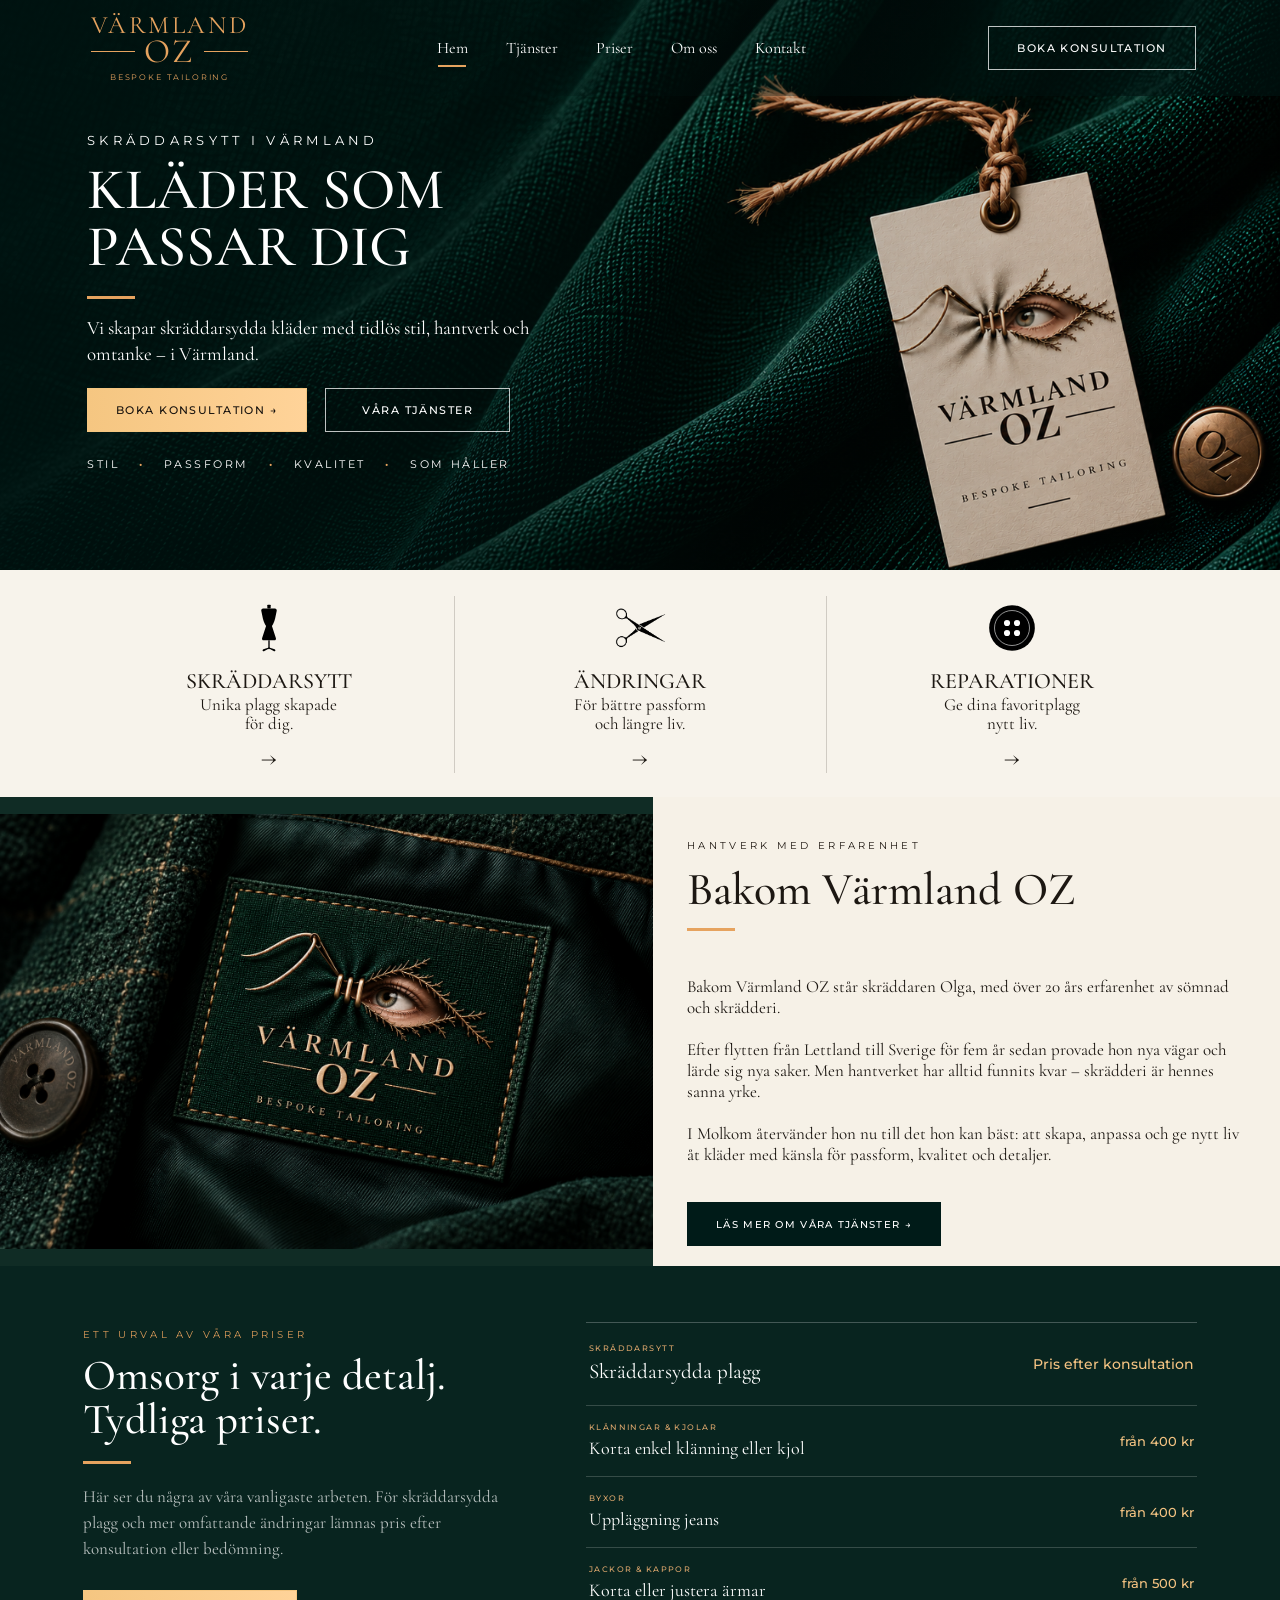
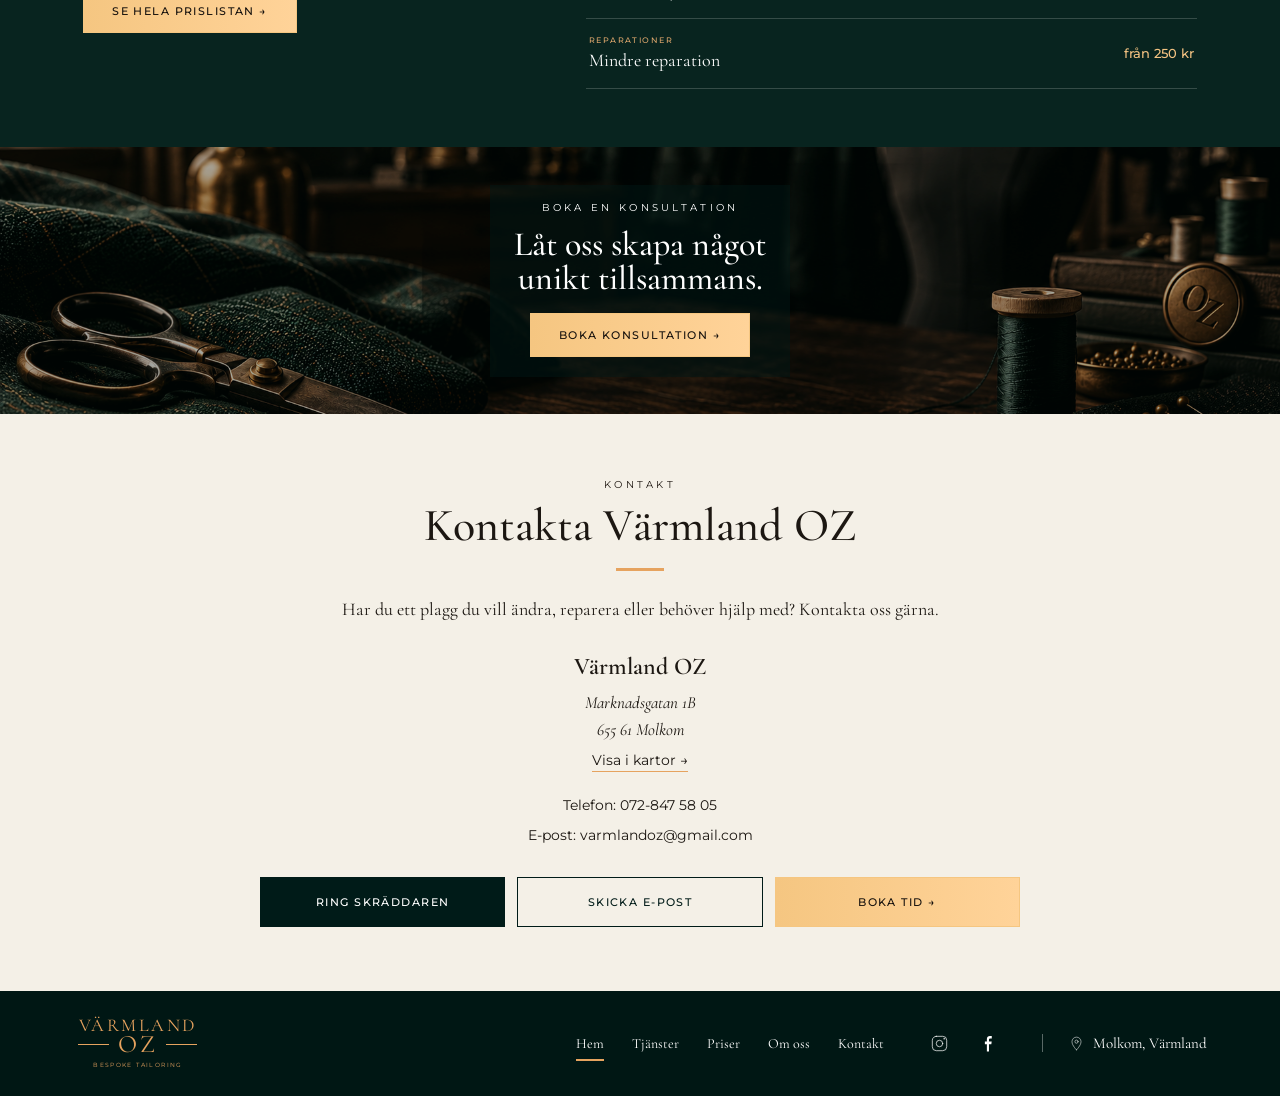
==== commit 5ecef167: "Add files via upload" ====
--- a/index.html
+++ b/index.html
@@ -8,7 +8,7 @@
   <link rel="preconnect" href="https://fonts.googleapis.com">
   <link rel="preconnect" href="https://fonts.gstatic.com" crossorigin>
   <link href="https://fonts.googleapis.com/css2?family=Cormorant+Garamond:wght@400;500;600&family=Montserrat:wght@400;500;600&display=swap" rel="stylesheet">
-  <link rel="stylesheet" href="styles.css?v=11" />
+  <link rel="stylesheet" href="styles.css?v=12" />
   <link rel="stylesheet" href="contact-v11.css?v=11" />
 <script type="application/ld+json">
 {
@@ -401,6 +401,6 @@
 </div>    <p class="location"><img src="assets/icons/location-pin.svg" alt=""><span>Molkom, Värmland</span></p>
   </footer>
 
-  <script src="script.js?v=11"></script>
+  <script src="script.js?v=12"></script>
 </body>
 </html>
--- a/styles.css
+++ b/styles.css
@@ -616,3 +616,18 @@
     font-size:19px;
   }
 }
+
+/* Värmland OZ — mobilförbättringar oktober 2026 */
+.language-switcher, .mobile-language-switcher { display:none !important; }
+/* Visa hela motivet i sektionen Bakom Värmland OZ utan beskärning. */
+.about-image { background:#102c25; display:flex; align-items:center; justify-content:center; }
+.about-image img { display:block; width:100%; height:100%; object-fit:contain !important; object-position:center !important; }
+@media(max-width:650px) {
+  .hero-media img { object-fit:contain !important; object-position:center center !important; }
+  .hero-media { background:#001714; }
+  .about-image { min-height:230px; }
+  .about-image img { max-height:420px; }
+  .price-page .price-list .price-row { display:grid !important; grid-template-columns:minmax(0,1fr) minmax(0,44%) !important; gap:12px !important; align-items:start !important; }
+  .price-page .price-list .price-name { min-width:0; overflow-wrap:break-word; }
+  .price-page .price-list .price-value { display:block; min-width:0; max-width:none !important; width:100%; text-align:right !important; overflow-wrap:break-word; }
+}
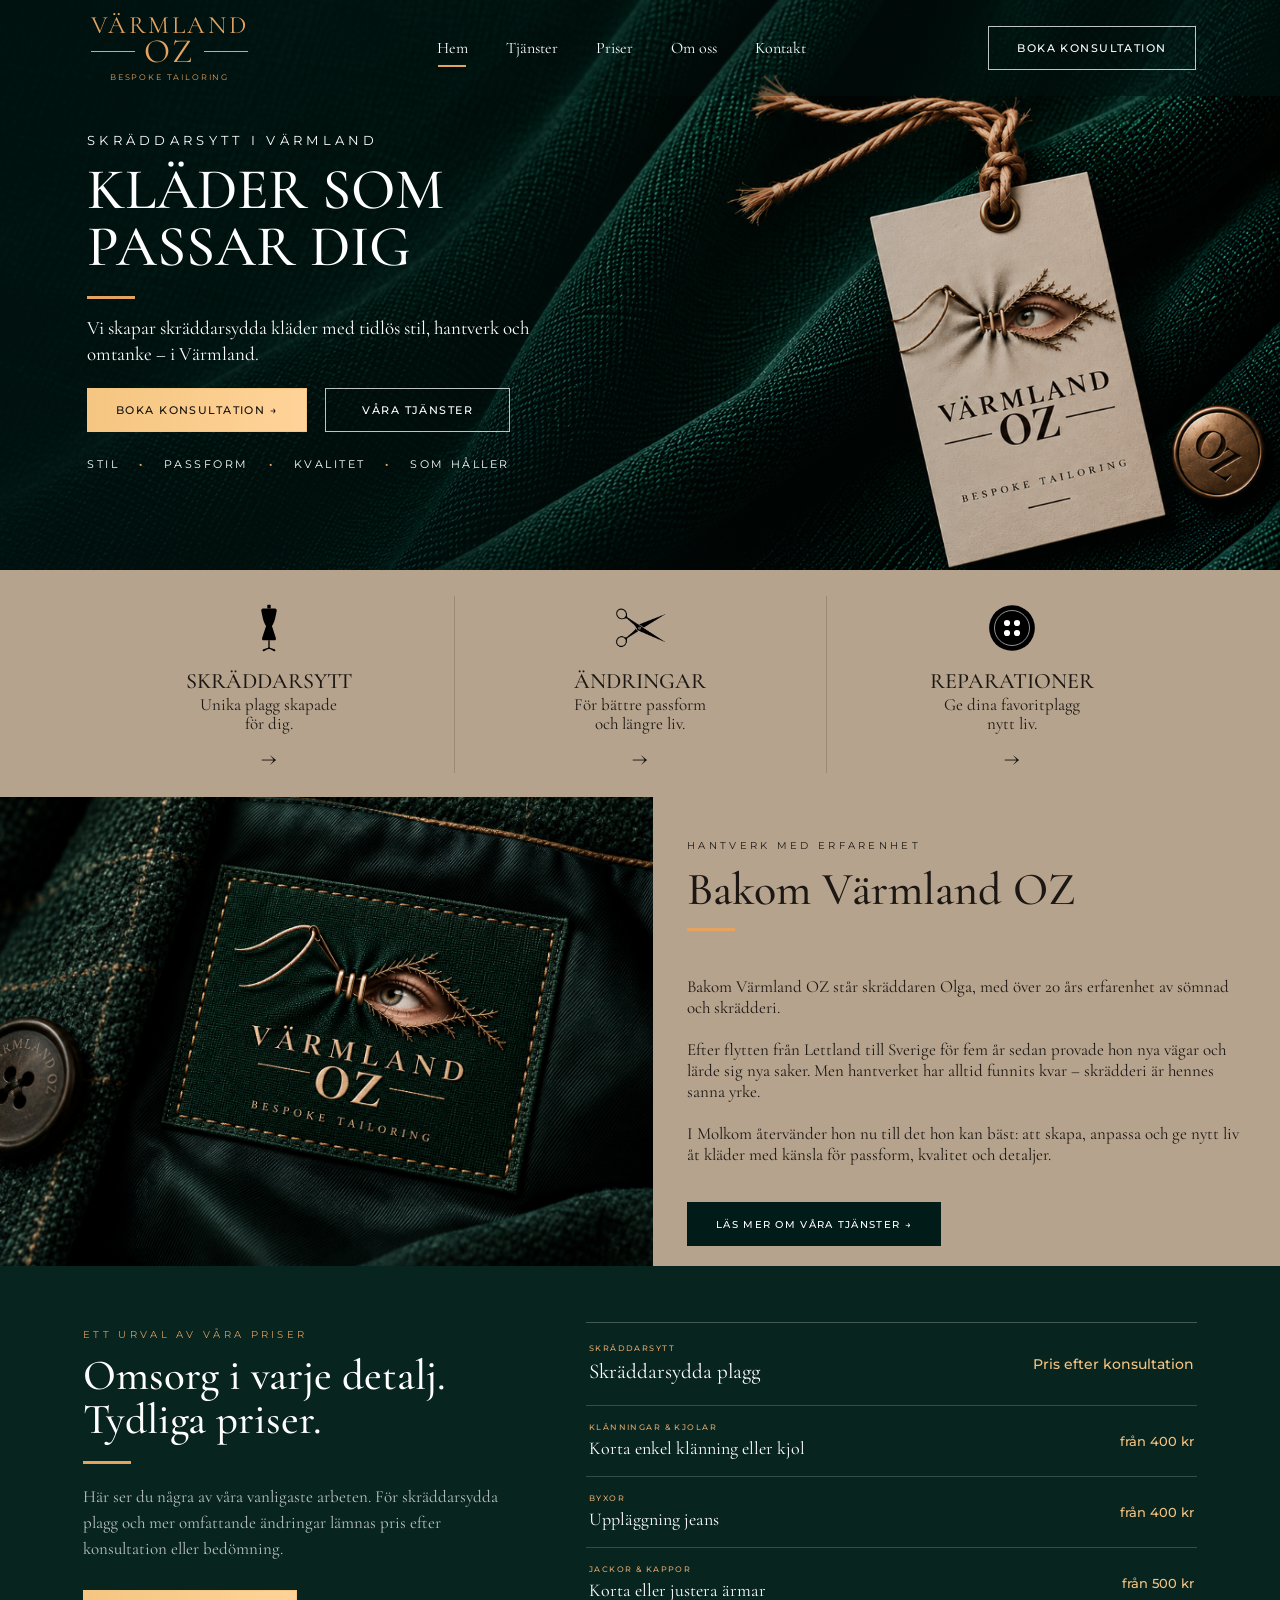
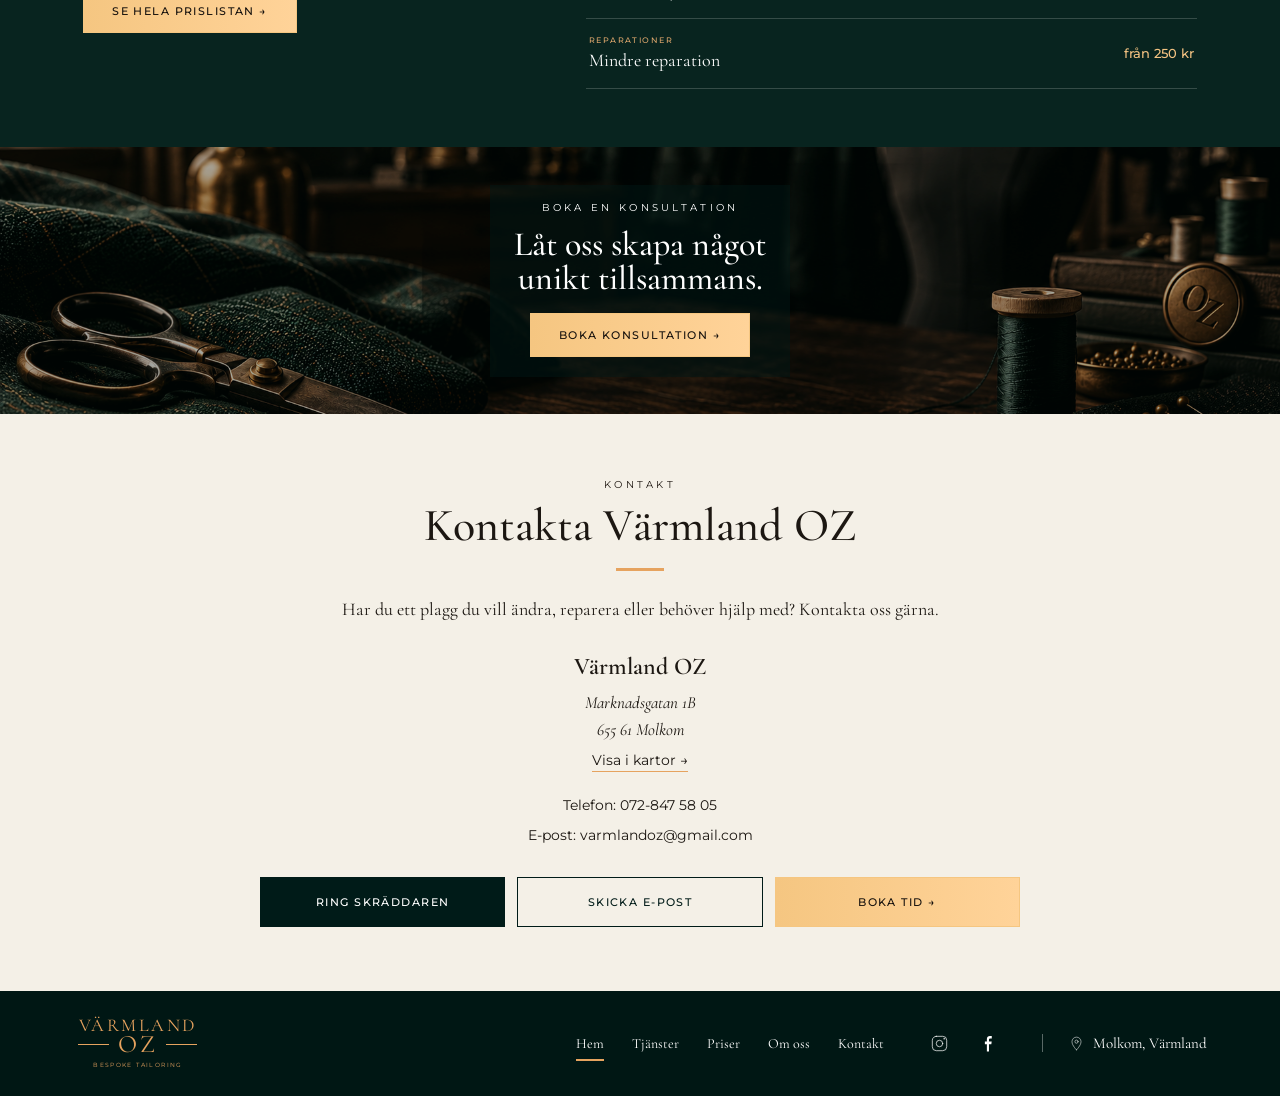
==== commit 976acab5: "Add files via upload" ====
--- a/index.html
+++ b/index.html
@@ -8,7 +8,7 @@
   <link rel="preconnect" href="https://fonts.googleapis.com">
   <link rel="preconnect" href="https://fonts.gstatic.com" crossorigin>
   <link href="https://fonts.googleapis.com/css2?family=Cormorant+Garamond:wght@400;500;600&family=Montserrat:wght@400;500;600&display=swap" rel="stylesheet">
-  <link rel="stylesheet" href="styles.css?v=12" />
+  <link rel="stylesheet" href="styles.css?v=14" />
   <link rel="stylesheet" href="contact-v11.css?v=11" />
 <script type="application/ld+json">
 {
@@ -401,6 +401,6 @@
 </div>    <p class="location"><img src="assets/icons/location-pin.svg" alt=""><span>Molkom, Värmland</span></p>
   </footer>
 
-  <script src="script.js?v=12"></script>
+  <script src="script.js?v=14"></script>
 </body>
 </html>
--- a/styles.css
+++ b/styles.css
@@ -631,3 +631,26 @@
   .price-page .price-list .price-name { min-width:0; overflow-wrap:break-word; }
   .price-page .price-list .price-value { display:block; min-width:0; max-width:none !important; width:100%; text-align:right !important; overflow-wrap:break-word; }
 }
+
+/* Värmland OZ — oktober 2026: mobilmeny, taupe och bildlayout */
+:root { --oz-taupe:#B5A38E; --cream:#B5A38E; }
+html.oz-menu-open, body.oz-menu-open { overflow:hidden !important; }
+@media(max-width:900px) {
+  .mobile-menu { display:flex !important; position:fixed !important; z-index:10010 !important; top:0; right:0; bottom:0; height:100dvh; max-height:100dvh; overflow-y:auto; overscroll-behavior:contain; visibility:hidden; pointer-events:none; transform:translateX(105%); transition:transform .25s ease,visibility .25s ease; }
+  .mobile-menu.open { visibility:visible; pointer-events:auto; transform:translateX(0); }
+  .menu-backdrop:not([hidden]) { display:block !important; position:fixed !important; inset:0; z-index:10000 !important; }
+  .menu-toggle { position:relative; z-index:2; cursor:pointer; touch-action:manipulation; }
+  .menu-close { min-width:44px; min-height:44px; touch-action:manipulation; }
+}
+/* Enhetlig djup sandtaupe i webbplatsens ljusa sektioner. */
+body, .price-page, .services-page, .services, .about, .prices, .service-process, .price-info, .price-content, .price-list-section { background-color:var(--oz-taupe); }
+.services, .about, .prices, .service-process { background:var(--oz-taupe) !important; }
+/* Sektionen Bakom Värmland OZ: inga tomma mörkgröna band runt bilden. */
+.about-image { display:block !important; background:var(--oz-taupe) !important; min-height:0 !important; overflow:hidden; }
+.about-image img { width:100% !important; height:100% !important; max-height:none !important; object-fit:cover !important; object-position:50% 50% !important; }
+@media(max-width:650px) {
+  .about { grid-template-columns:1fr !important; }
+  .about-image { height:auto !important; aspect-ratio: 1.4 / 1; }
+  .about-image img { width:100% !important; height:100% !important; object-fit:cover !important; object-position:center 50% !important; }
+  .about-copy { padding:28px 7% 35px !important; }
+}
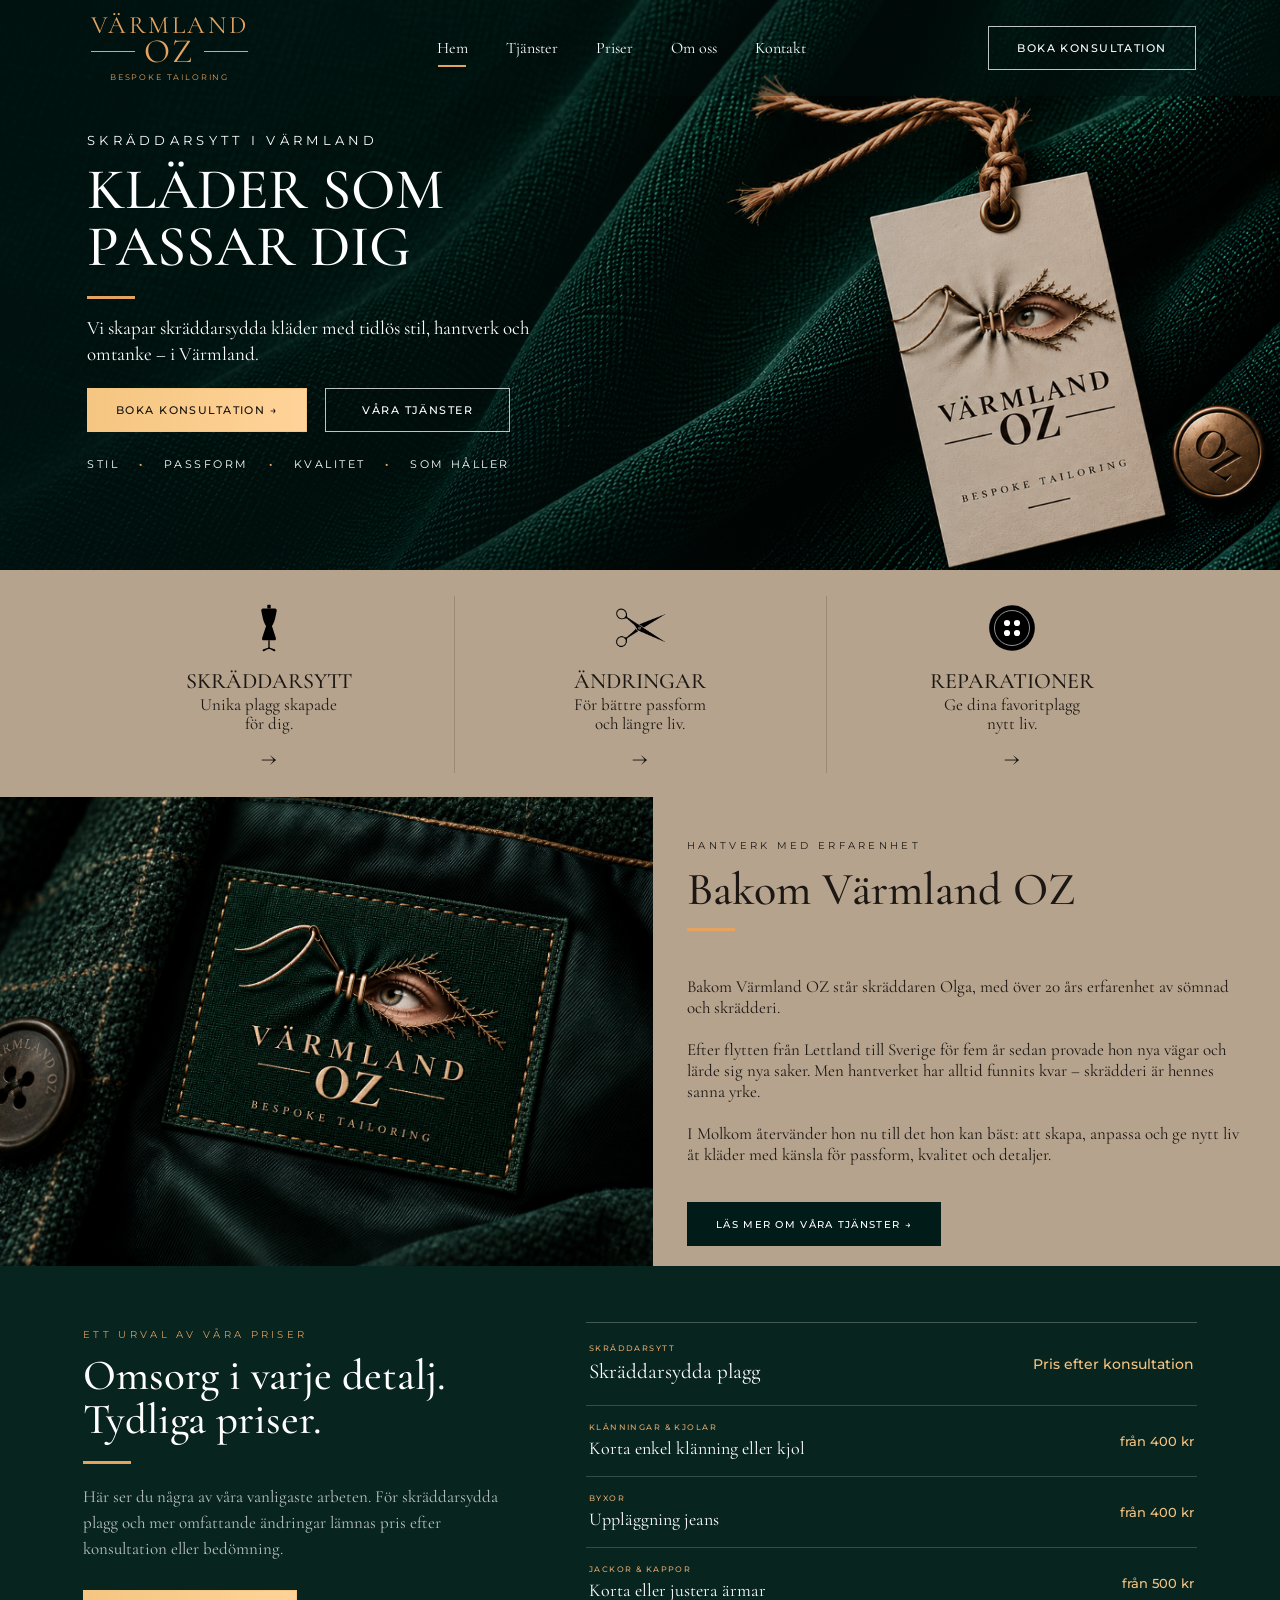
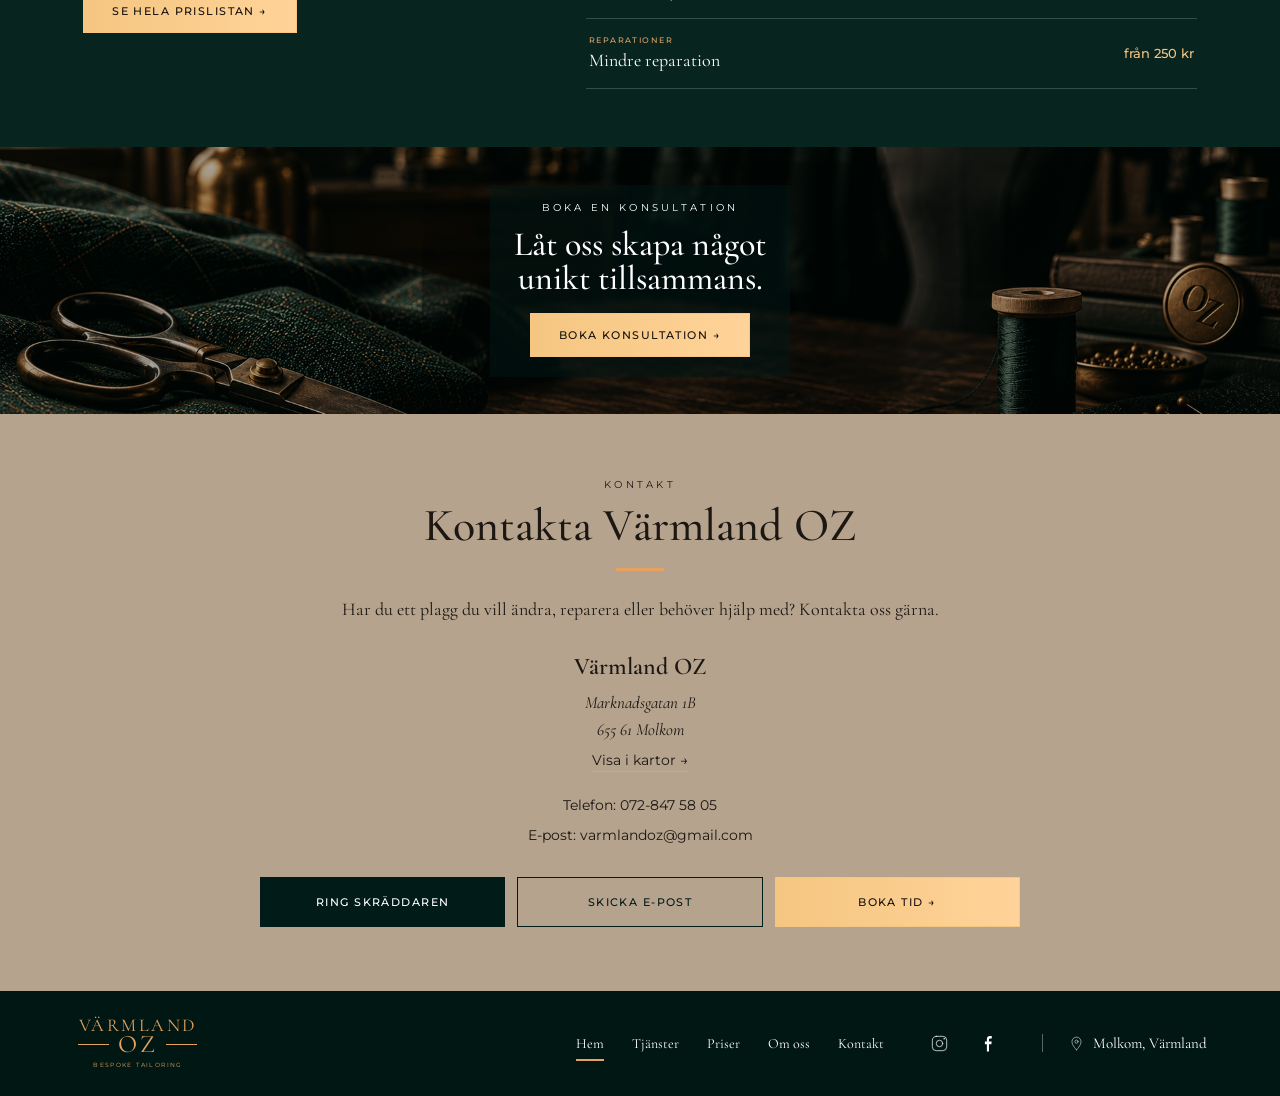
==== commit 431ee42e: "Add files via upload" ====
--- a/index.html
+++ b/index.html
@@ -8,8 +8,8 @@
   <link rel="preconnect" href="https://fonts.googleapis.com">
   <link rel="preconnect" href="https://fonts.gstatic.com" crossorigin>
   <link href="https://fonts.googleapis.com/css2?family=Cormorant+Garamond:wght@400;500;600&family=Montserrat:wght@400;500;600&display=swap" rel="stylesheet">
-  <link rel="stylesheet" href="styles.css?v=14" />
-  <link rel="stylesheet" href="contact-v11.css?v=11" />
+  <link rel="stylesheet" href="styles.css?v=16" />
+  <link rel="stylesheet" href="contact-v11.css?v=16" />
 <script type="application/ld+json">
 {
   "@context": "https://schema.org",
@@ -401,6 +401,6 @@
 </div>    <p class="location"><img src="assets/icons/location-pin.svg" alt=""><span>Molkom, Värmland</span></p>
   </footer>
 
-  <script src="script.js?v=14"></script>
+  <script src="script.js?v=16"></script>
 </body>
 </html>
--- a/styles.css
+++ b/styles.css
@@ -654,3 +654,46 @@
   .about-image img { width:100% !important; height:100% !important; object-fit:cover !important; object-position:center 50% !important; }
   .about-copy { padding:28px 7% 35px !important; }
 }
+
+
+/* OZ 2026-10-21: stable responsive navigation across ALL narrow desktop widths */
+@media (max-width:900px) {
+  .site-header { z-index:50; }
+  .mobile-menu {
+    display:flex !important; flex-direction:column !important;
+    position:fixed !important; top:0 !important; right:0 !important; bottom:0 !important; left:auto !important;
+    width:min(88vw,390px) !important; height:100vh !important; height:100dvh !important;
+    max-height:100dvh !important; padding:24px 28px 30px !important;
+    background:#001b18 !important; color:#fff !important;
+    z-index:10010 !important; overflow-x:hidden !important; overflow-y:auto !important;
+    transform:translate3d(105%,0,0) !important; visibility:hidden !important;
+    opacity:0; pointer-events:none !important;
+    transition:transform .25s ease,opacity .25s ease,visibility .25s ease !important;
+    box-shadow:-12px 0 36px rgba(0,0,0,.3);
+  }
+  .mobile-menu.open { transform:translate3d(0,0,0) !important; visibility:visible !important; opacity:1 !important; pointer-events:auto !important; }
+  .mobile-menu .mobile-menu-top { flex:0 0 auto; width:100%; display:flex; justify-content:space-between; align-items:flex-start; }
+  .mobile-menu .brand { min-width:0; flex-shrink:0; }
+  .mobile-menu nav { display:flex !important; flex-direction:column !important; align-items:stretch !important; flex:0 0 auto; gap:0 !important; margin:22px 0 16px !important; width:100%; }
+  .mobile-menu nav a { display:block !important; padding:11px 0 !important; font-size:20px !important; line-height:1.3 !important; color:white !important; }
+  .mobile-menu nav a.active { color:var(--gold) !important; }
+  .mobile-menu .btn { display:flex !important; width:100% !important; min-height:48px !important; padding:10px 12px !important; text-align:center; white-space:normal !important; }
+  .mobile-menu .socials { margin:16px 0 12px !important; }
+  .mobile-menu .location { margin:0 auto !important; padding:0 !important; border:0 !important; }
+  .mobile-menu .menu-close { display:block !important; min-width:44px; min-height:44px; flex-shrink:0; color:#fff !important; background:transparent !important; border:0 !important; font-size:32px !important; cursor:pointer; }
+  .menu-backdrop:not([hidden]) { display:block !important; position:fixed !important; inset:0 !important; z-index:10000 !important; background:rgba(0,12,10,.65) !important; }
+  .menu-backdrop[hidden] { display:none !important; }
+}
+/* Keep the requested taupe on services, but put text on legible cards */
+.services-page .service-detail-list { max-width:1180px; padding:40px 5% 56px; background:#B5A38E; }
+.services-page .service-detail {
+  background:#F4F0E7 !important; border:1px solid rgba(37,27,18,.13) !important;
+  border-radius:8px; margin:0 0 22px !important; padding:36px 40px !important;
+  box-shadow:0 8px 22px rgba(32,22,13,.075);
+}
+.services-page .service-detail .detail-copy > p:not(.eyebrow) { color:#443b32 !important; }
+.services-page .service-detail .detail-copy h2 { color:#1c1712 !important; }
+@media(max-width:650px){
+ .services-page .service-detail-list { padding:20px 4% 34px; }
+ .services-page .service-detail { padding:25px 22px !important; margin-bottom:14px !important; }
+}
--- a/contact-v11.css
+++ b/contact-v11.css
@@ -236,3 +236,6 @@
     height:21px !important;
   }
 }
+
+/* Unified contact section taupe */
+.contact-section { background:#B5A38E !important; }
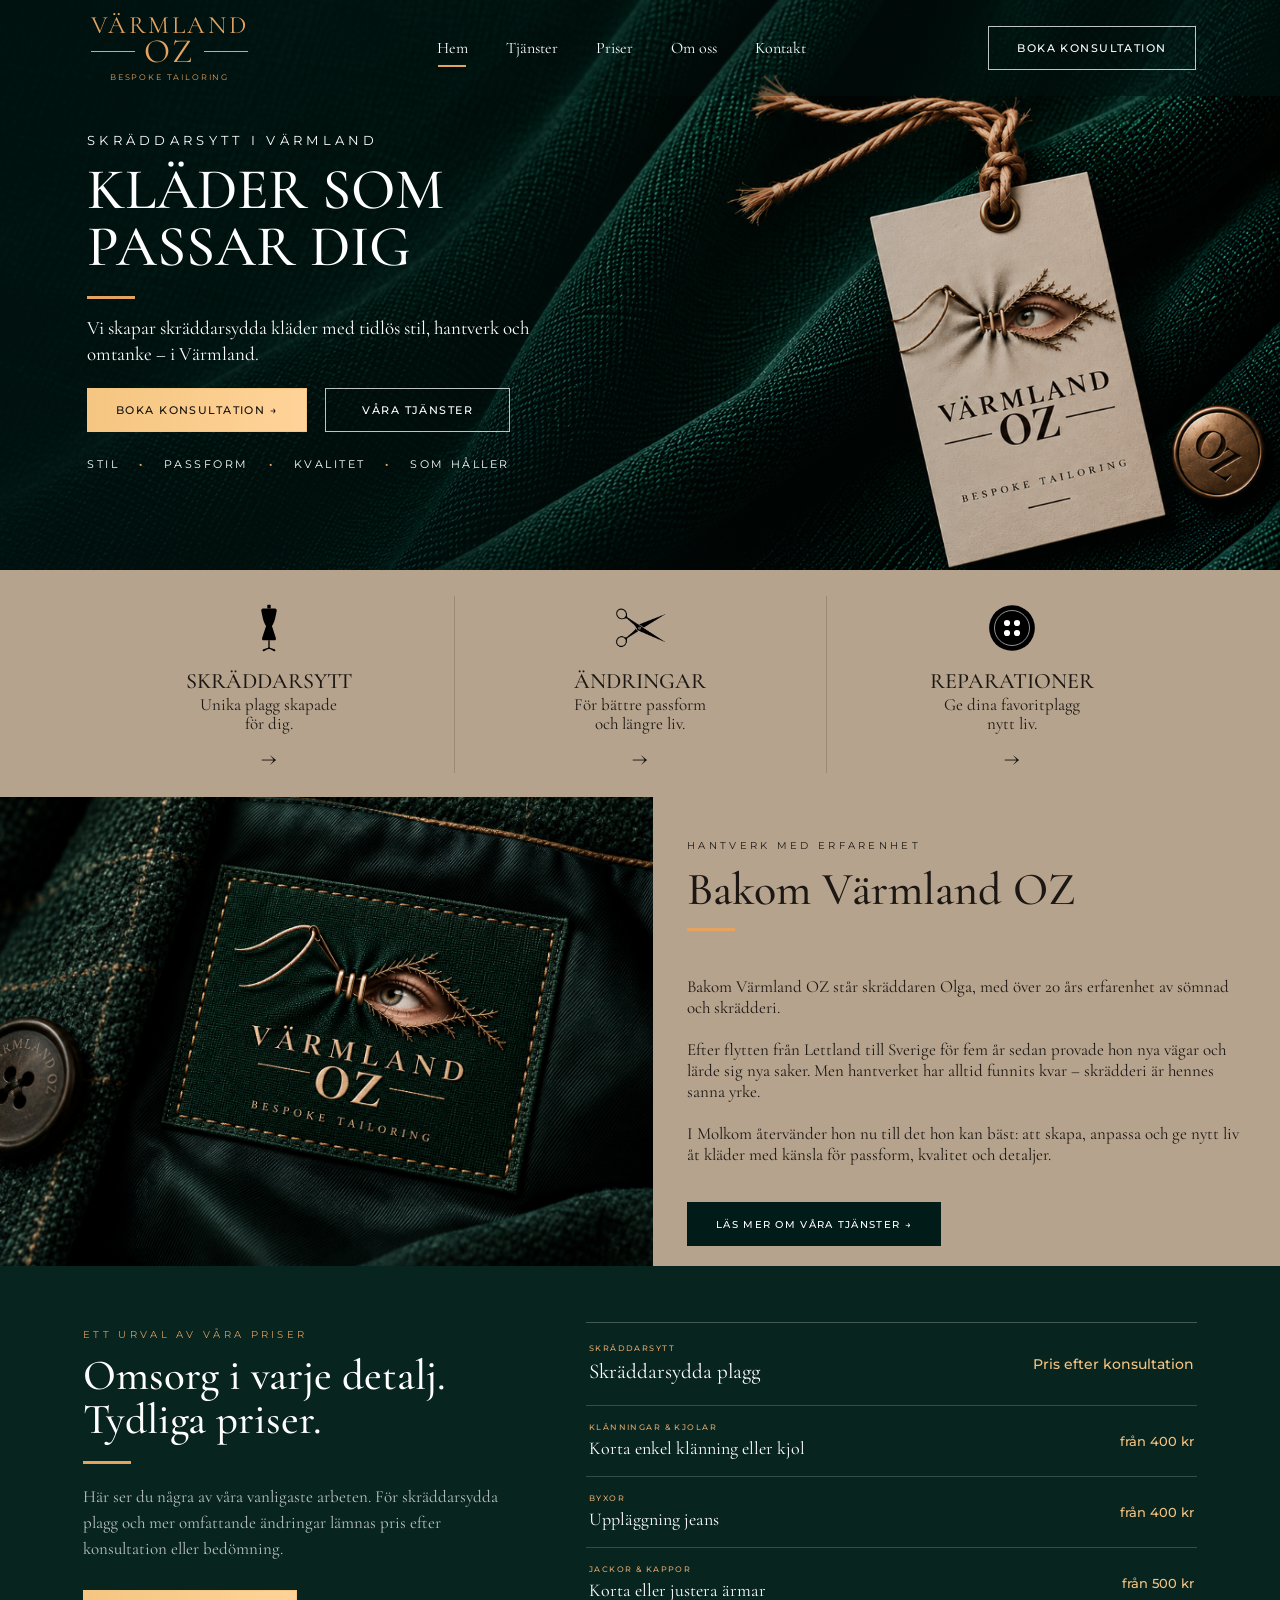
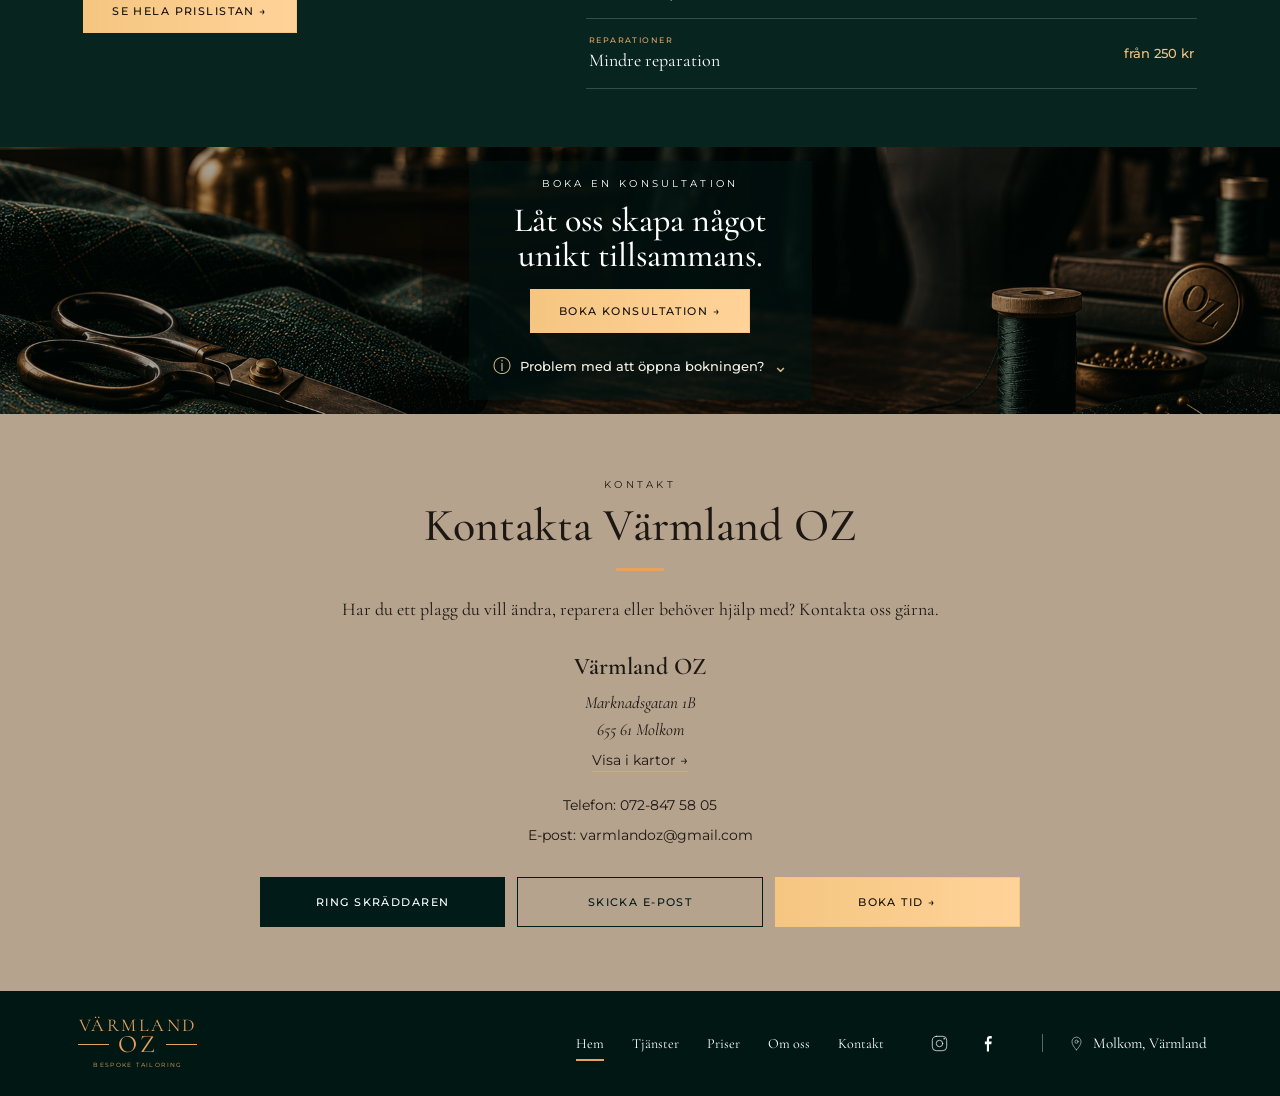
==== commit 296bfa7c: "Add files via upload" ====
--- a/index.html
+++ b/index.html
@@ -48,6 +48,19 @@
 
   <meta name="theme-color" content="#123f35">
 
+<style>
+.booking-help{max-width:480px;margin:20px auto 0;color:#F4F0E7;text-align:left}
+.booking-help summary{display:flex;align-items:center;justify-content:center;gap:9px;cursor:pointer;list-style:none;font:500 13px/1.5 Montserrat,sans-serif;color:#F4F0E7;text-align:center}
+.booking-help summary::-webkit-details-marker{display:none}
+.booking-help summary::before{content:'ⓘ';font-size:18px;color:#D4BD8C}
+.booking-help summary::after{content:'⌄';font-size:18px;color:#D4BD8C}
+.booking-help[open] summary::after{transform:rotate(180deg)}
+.booking-help-content{margin-top:12px;padding:17px 19px;border:1px solid rgba(212,189,140,.3);border-radius:10px;background:rgba(21,61,50,.90);font:400 13px/1.7 Montserrat,sans-serif}
+.booking-help-content p{margin:0 0 12px;color:#F4F0E7}
+.booking-copy-link{border:1px solid #D4BD8C;border-radius:5px;background:transparent;color:#F4F0E7;padding:10px 13px;cursor:pointer;font:500 12px Montserrat,sans-serif}
+.booking-copy-status{display:block;min-height:1.4em;margin-top:7px;color:#F4F0E7;font-size:12px}
+@media(max-width:650px){.booking-help{max-width:94%}.booking-help-content{padding:15px}}
+</style>
 </head>
 <body>
   <header class="site-header" id="top">
@@ -336,6 +349,14 @@
         <p class="eyebrow" data-i18n="booking.eyebrow">BOKA EN KONSULTATION</p>
         <h2 data-i18n-html="booking.title">Låt oss skapa något<br>unikt tillsammans.</h2>
      <a class="btn btn-gold" href="https://script.google.com/macros/s/AKfycbz18TA--YGLsG0kHbS173jrMC9ok10OTdBmJp885Dc12YzWjy7zMIn8ZKbf1NQsIA8Z/exec" data-i18n="nav.bookArrow">Boka konsultation →</a>
+        <details class="booking-help">
+          <summary>Problem med att öppna bokningen?</summary>
+          <div class="booking-help-content">
+            <p>Om du har flera Google-konton inloggade samtidigt kan bokningssidan ibland visa ett felmeddelande. Kopiera länken och öppna den i ett privat fönster (inkognitoläge), eller prova en annan webbläsare där du inte har flera Google-konton inloggade.</p>
+            <button class="booking-copy-link" type="button" id="booking-copy-link">Kopiera bokningslänk</button>
+            <span class="booking-copy-status" id="booking-copy-status" role="status" aria-live="polite"></span>
+          </div>
+        </details>
       </div>
     </section>
 
@@ -402,5 +423,18 @@
   </footer>
 
   <script src="script.js?v=16"></script>
+<script>
+(function(){
+  const button=document.getElementById('booking-copy-link');
+  const status=document.getElementById('booking-copy-status');
+  if(!button||!status)return;
+  button.addEventListener('click',async function(){
+    const link=document.querySelector('.booking .btn-gold')?.href;
+    if(!link)return;
+    try{await navigator.clipboard.writeText(link);status.textContent='Länken är kopierad! Klistra in den i ett privat fönster.';}
+    catch(e){status.textContent='Kopiera länken här: '+link;}
+  });
+})();
+</script>
 </body>
 </html>
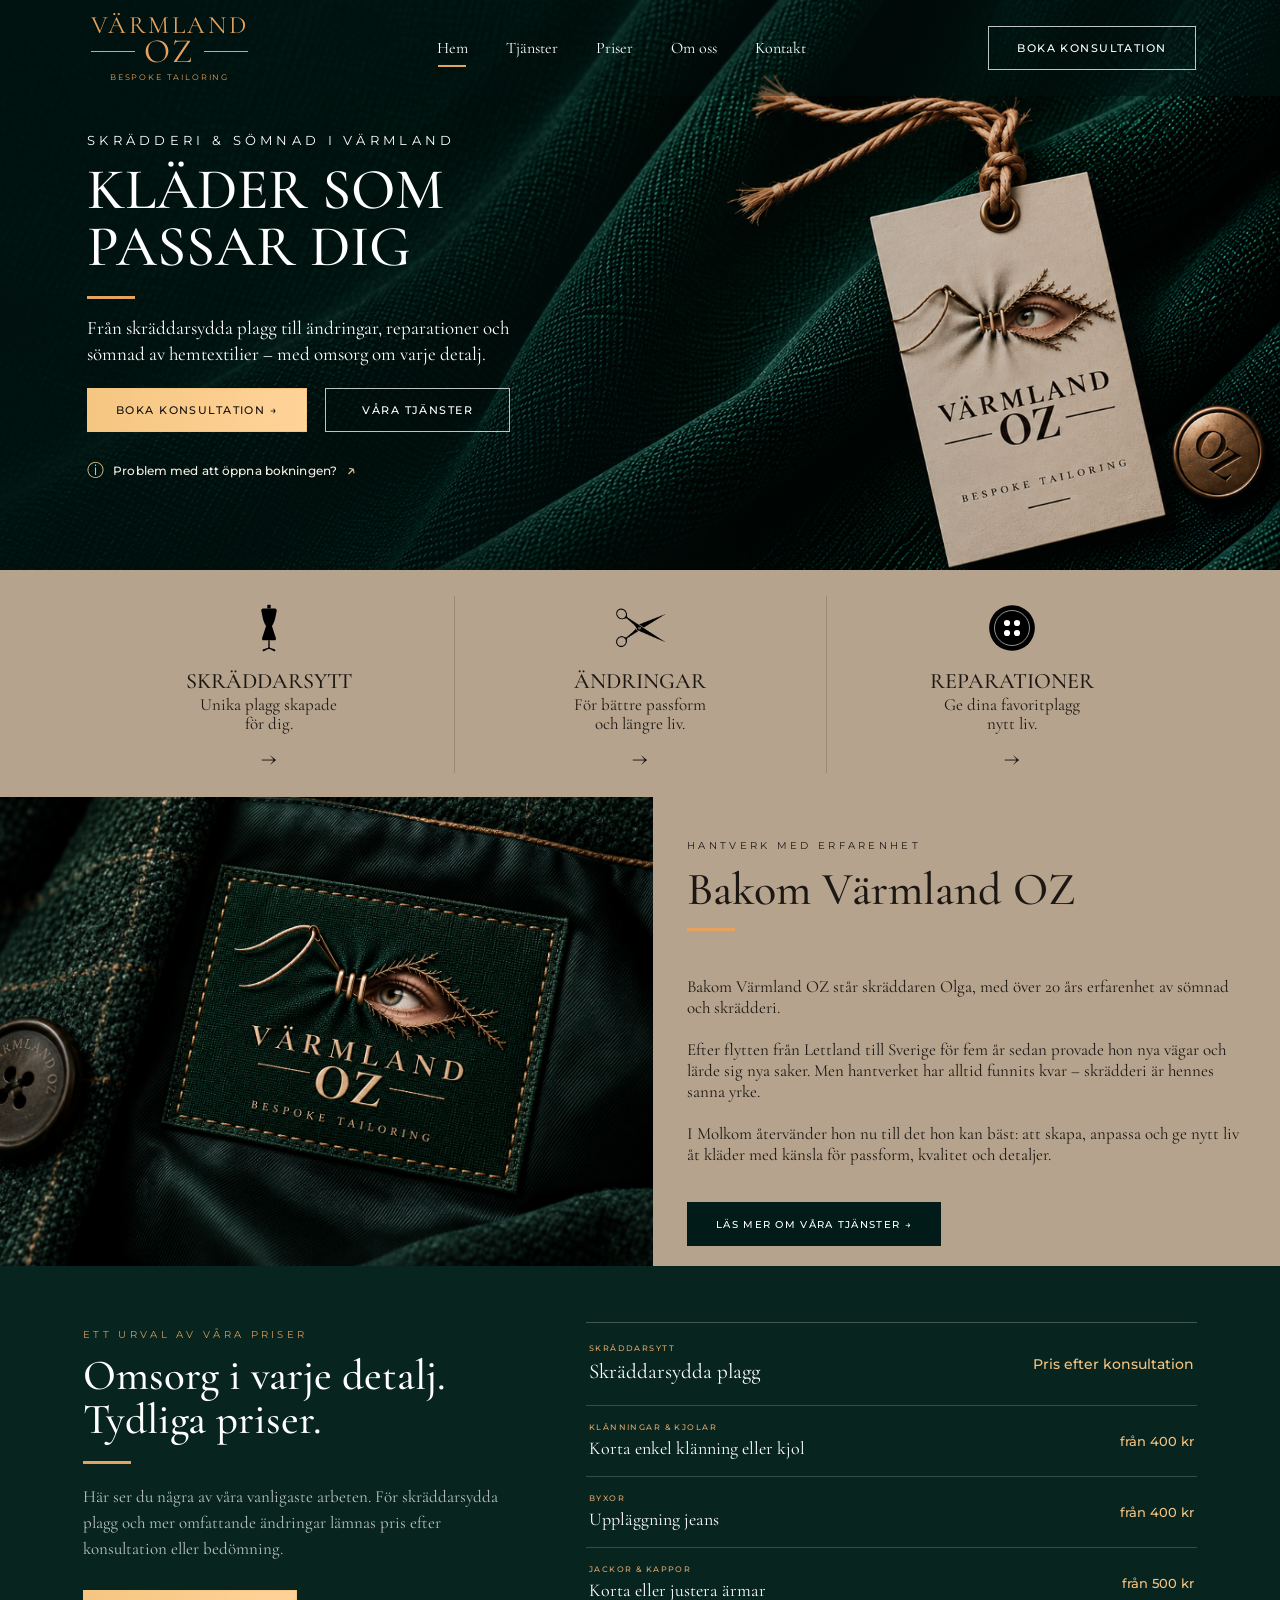
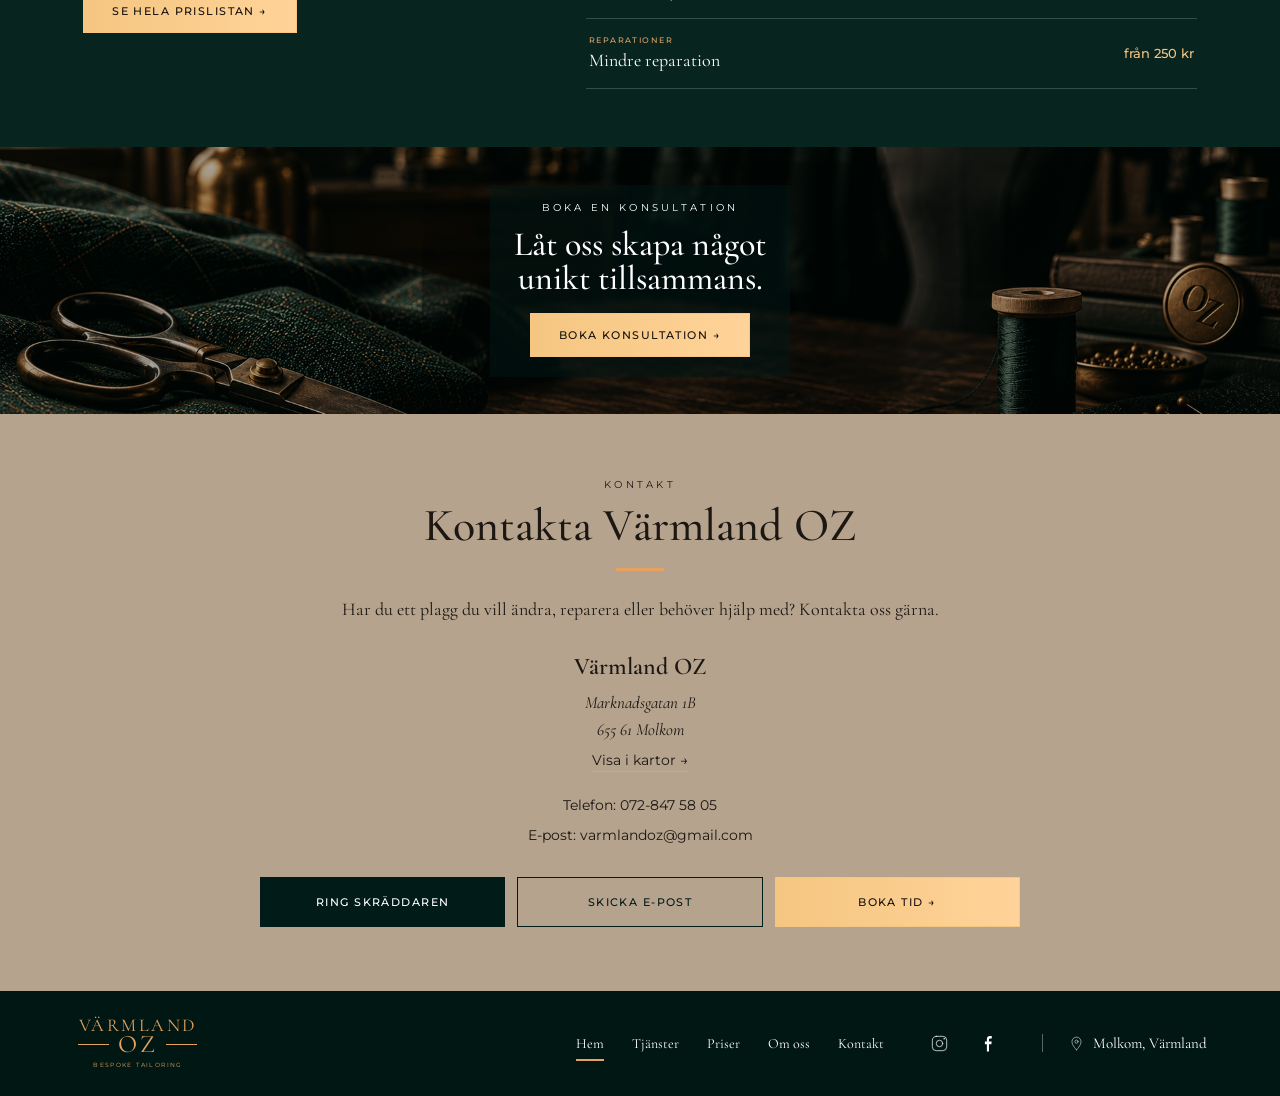
==== commit b549b53e: "Add files via upload" ====
--- a/index.html
+++ b/index.html
@@ -49,17 +49,19 @@
   <meta name="theme-color" content="#123f35">
 
 <style>
-.booking-help{max-width:480px;margin:20px auto 0;color:#F4F0E7;text-align:left}
-.booking-help summary{display:flex;align-items:center;justify-content:center;gap:9px;cursor:pointer;list-style:none;font:500 13px/1.5 Montserrat,sans-serif;color:#F4F0E7;text-align:center}
-.booking-help summary::-webkit-details-marker{display:none}
-.booking-help summary::before{content:'ⓘ';font-size:18px;color:#D4BD8C}
-.booking-help summary::after{content:'⌄';font-size:18px;color:#D4BD8C}
-.booking-help[open] summary::after{transform:rotate(180deg)}
-.booking-help-content{margin-top:12px;padding:17px 19px;border:1px solid rgba(212,189,140,.3);border-radius:10px;background:rgba(21,61,50,.90);font:400 13px/1.7 Montserrat,sans-serif}
-.booking-help-content p{margin:0 0 12px;color:#F4F0E7}
-.booking-copy-link{border:1px solid #D4BD8C;border-radius:5px;background:transparent;color:#F4F0E7;padding:10px 13px;cursor:pointer;font:500 12px Montserrat,sans-serif}
-.booking-copy-status{display:block;min-height:1.4em;margin-top:7px;color:#F4F0E7;font-size:12px}
-@media(max-width:650px){.booking-help{max-width:94%}.booking-help-content{padding:15px}}
+/* Värmland OZ – diskret bokningshjälp i hero */
+.oz-booking-help-trigger{display:inline-flex;align-items:center;gap:9px;margin-top:21px;padding:5px 0;border:0;background:transparent;color:#f4f0e7;font:500 12px/1.5 Montserrat,sans-serif;letter-spacing:.01em;cursor:pointer;text-align:left}
+.oz-booking-help-trigger span{color:#d4bd8c;font-size:17px}
+.oz-booking-help-trigger:hover,.oz-booking-help-trigger:focus-visible{text-decoration:underline;text-underline-offset:4px}
+.oz-help-backdrop[hidden]{display:none!important}
+.oz-help-backdrop{position:fixed;inset:0;z-index:99999;background:rgba(0,0,0,.65);display:flex;align-items:center;justify-content:center;padding:20px}
+.oz-help-dialog{position:relative;box-sizing:border-box;width:min(100%,450px);max-height:calc(100vh - 40px);overflow:auto;padding:30px;background:#12372e;border:1px solid rgba(212,189,140,.45);border-radius:10px;box-shadow:0 18px 65px rgba(0,0,0,.45);color:#f4f0e7;font-family:Montserrat,sans-serif}
+.oz-help-dialog h2{font:600 24px/1.2 'Cormorant Garamond',serif;margin:0 30px 15px 0;color:#f4f0e7}
+.oz-help-dialog p{font:400 13px/1.8 Montserrat,sans-serif;margin:0 0 20px;color:#f4f0e7}
+.oz-help-close{position:absolute;top:12px;right:14px;border:0;background:none;color:#f4f0e7;font-size:27px;cursor:pointer}
+.oz-help-copy{background:#f2c989;color:#17241e;border:0;padding:12px 16px;cursor:pointer;font:500 12px Montserrat,sans-serif}
+.oz-help-copy-status{display:block;min-height:1.5em;margin-top:12px;font-size:12px;overflow-wrap:anywhere}
+@media(max-width:650px){.oz-booking-help-trigger{font-size:11px;margin-top:14px}.oz-help-dialog{padding:25px 20px}}
 </style>
 </head>
 <body>
@@ -155,15 +157,15 @@
       </picture>
       <div class="hero-shade" aria-hidden="true"></div>
       <div class="hero-copy">
-        <p class="eyebrow" data-i18n="hero.eyebrow">SKRÄDDARSYTT I VÄRMLAND</p>
+        <p class="eyebrow" >SKRÄDDERI &amp; SÖMNAD I VÄRMLAND</p>
         <h1 data-i18n-html="hero.title">KLÄDER SOM<br>PASSAR DIG</h1>
         <div class="gold-rule"></div>
-        <p class="lead" data-i18n="hero.lead">Vi skapar skräddarsydda kläder med tidlös stil, hantverk och omtanke – i Värmland.</p>
+        <p class="lead" >Från skräddarsydda plagg till ändringar, reparationer och sömnad av hemtextilier – med omsorg om varje detalj.</p>
         <div class="hero-buttons">
          <a class="btn btn-gold" href="https://script.google.com/macros/s/AKfycbz18TA--YGLsG0kHbS173jrMC9ok10OTdBmJp885Dc12YzWjy7zMIn8ZKbf1NQsIA8Z/exec" data-i18n="nav.bookArrow">Boka konsultation →</a>
           <a class="btn btn-outline" href="tjanster.html" data-i18n="hero.services">Våra tjänster</a>
         </div>
-        <p class="values" data-i18n-html="hero.values">STIL <b>·</b> PASSFORM <b>·</b> KVALITET <b>·</b> SOM HÅLLER</p>
+        <button class="oz-booking-help-trigger" type="button" id="oz-help-open" aria-haspopup="dialog" aria-controls="oz-booking-help-dialog"><span aria-hidden="true">ⓘ</span> Problem med att öppna bokningen? <span aria-hidden="true">↗</span></button>
       </div>
     </section>
 
@@ -349,14 +351,6 @@
         <p class="eyebrow" data-i18n="booking.eyebrow">BOKA EN KONSULTATION</p>
         <h2 data-i18n-html="booking.title">Låt oss skapa något<br>unikt tillsammans.</h2>
      <a class="btn btn-gold" href="https://script.google.com/macros/s/AKfycbz18TA--YGLsG0kHbS173jrMC9ok10OTdBmJp885Dc12YzWjy7zMIn8ZKbf1NQsIA8Z/exec" data-i18n="nav.bookArrow">Boka konsultation →</a>
-        <details class="booking-help">
-          <summary>Problem med att öppna bokningen?</summary>
-          <div class="booking-help-content">
-            <p>Om du har flera Google-konton inloggade samtidigt kan bokningssidan ibland visa ett felmeddelande. Kopiera länken och öppna den i ett privat fönster (inkognitoläge), eller prova en annan webbläsare där du inte har flera Google-konton inloggade.</p>
-            <button class="booking-copy-link" type="button" id="booking-copy-link">Kopiera bokningslänk</button>
-            <span class="booking-copy-status" id="booking-copy-status" role="status" aria-live="polite"></span>
-          </div>
-        </details>
       </div>
     </section>
 
@@ -423,17 +417,30 @@
   </footer>
 
   <script src="script.js?v=16"></script>
+<div class="oz-help-backdrop" id="oz-booking-help-dialog" hidden>
+  <section class="oz-help-dialog" role="dialog" aria-modal="true" aria-labelledby="oz-help-title">
+    <button class="oz-help-close" type="button" id="oz-help-close" aria-label="Stäng">×</button>
+    <h2 id="oz-help-title">Problem med att öppna bokningen?</h2>
+    <p>Om du har flera Google-konton inloggade samtidigt kan bokningssidan ibland visa ett felmeddelande. Kopiera bokningslänken och öppna den i ett privat fönster (inkognitoläge), eller prova en annan webbläsare där du inte har flera Google-konton inloggade.</p>
+    <button class="oz-help-copy" type="button" id="oz-help-copy">Kopiera bokningslänk ↗</button>
+    <span class="oz-help-copy-status" id="oz-help-copy-status" role="status" aria-live="polite"></span>
+  </section>
+</div>
 <script>
 (function(){
-  const button=document.getElementById('booking-copy-link');
-  const status=document.getElementById('booking-copy-status');
-  if(!button||!status)return;
-  button.addEventListener('click',async function(){
-    const link=document.querySelector('.booking .btn-gold')?.href;
-    if(!link)return;
-    try{await navigator.clipboard.writeText(link);status.textContent='Länken är kopierad! Klistra in den i ett privat fönster.';}
-    catch(e){status.textContent='Kopiera länken här: '+link;}
-  });
+ const open=document.getElementById('oz-help-open'),overlay=document.getElementById('oz-booking-help-dialog'),close=document.getElementById('oz-help-close'),copy=document.getElementById('oz-help-copy'),status=document.getElementById('oz-help-copy-status');
+ if(!open||!overlay)return;
+ function hide(){overlay.hidden=true;document.body.style.overflow='';open.focus()}
+ open.addEventListener('click',()=>{overlay.hidden=false;document.body.style.overflow='hidden';close.focus()});
+ close.addEventListener('click',hide);
+ overlay.addEventListener('click',e=>{if(e.target===overlay)hide()});
+ document.addEventListener('keydown',e=>{if(e.key==='Escape'&&!overlay.hidden)hide()});
+ copy.addEventListener('click',async()=>{
+  const link=document.querySelector('.hero-buttons a.btn-gold')?.href;
+  if(!link)return;
+  try{await navigator.clipboard.writeText(link);status.textContent='Länken kopierad! Öppna ett privat fönster och klistra in den där.'}
+  catch(e){status.textContent='Kopiera länken manuellt: '+link}
+ });
 })();
 </script>
 </body>
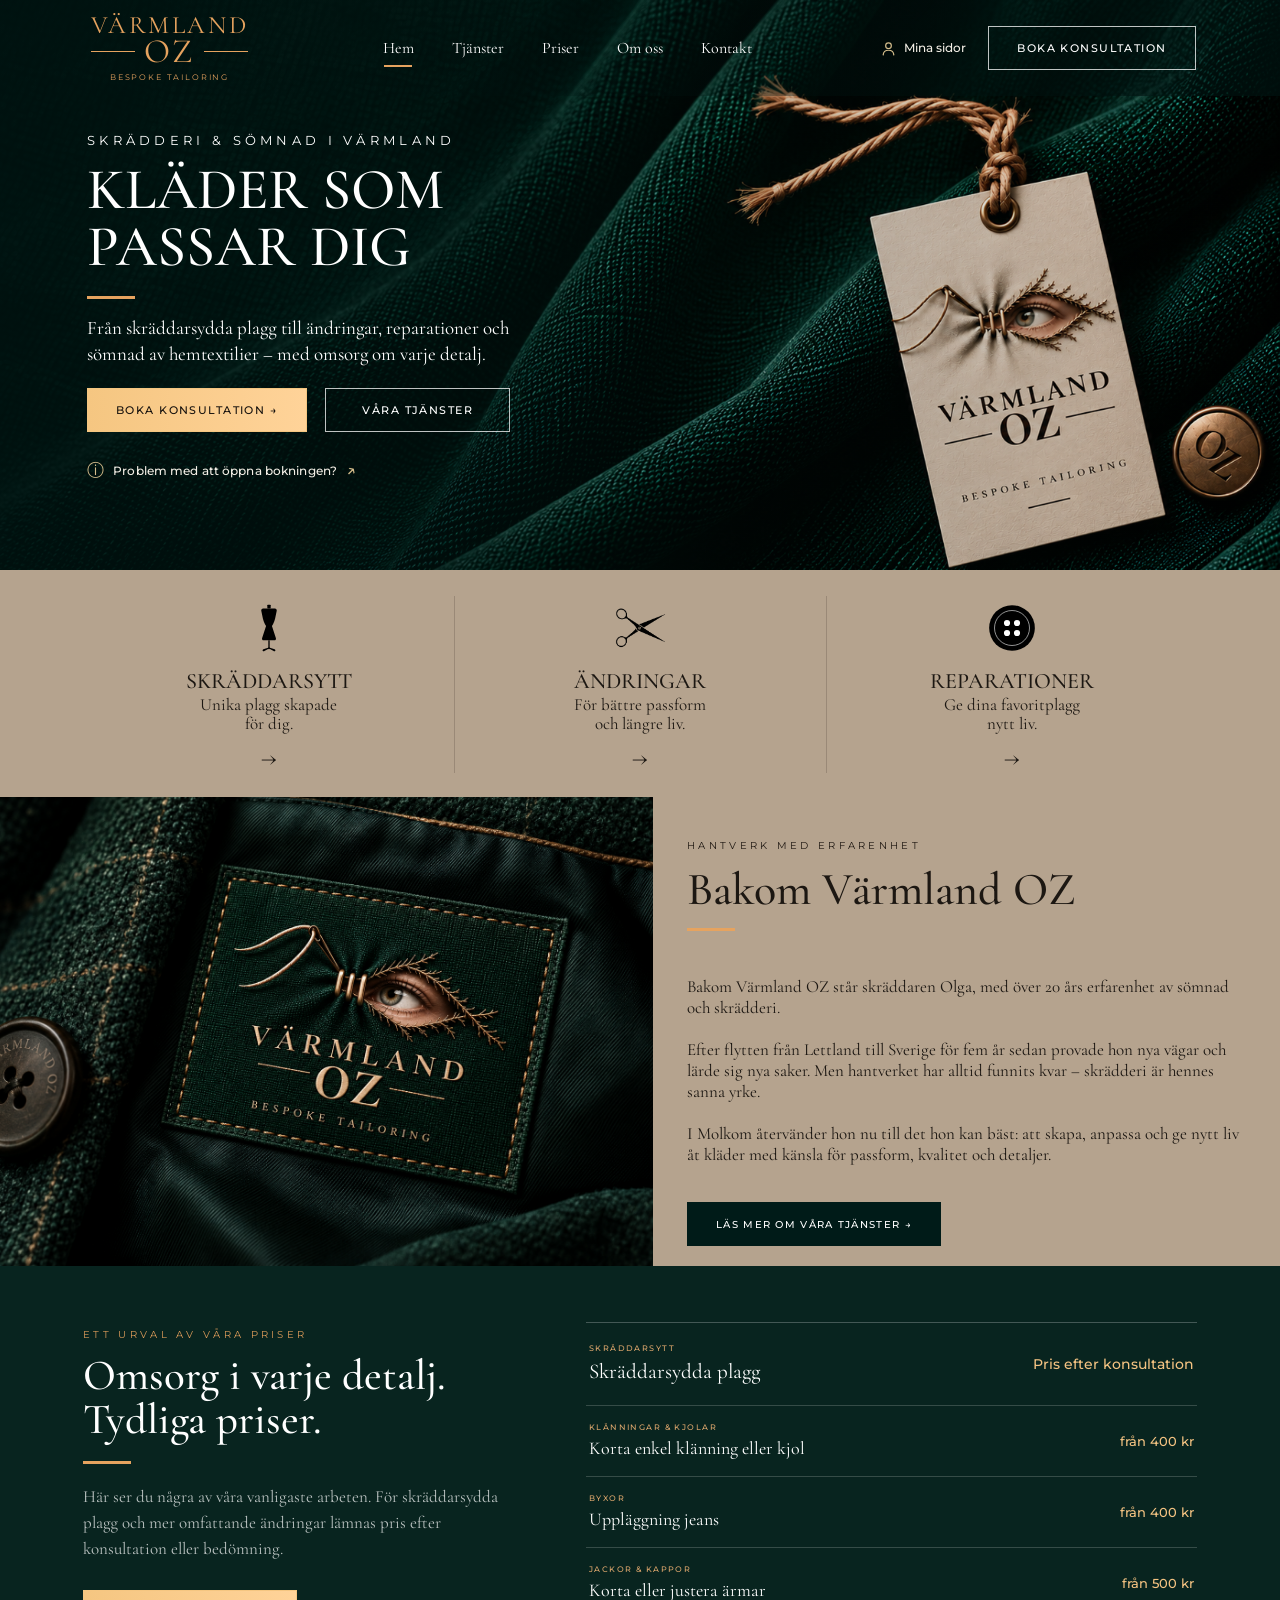
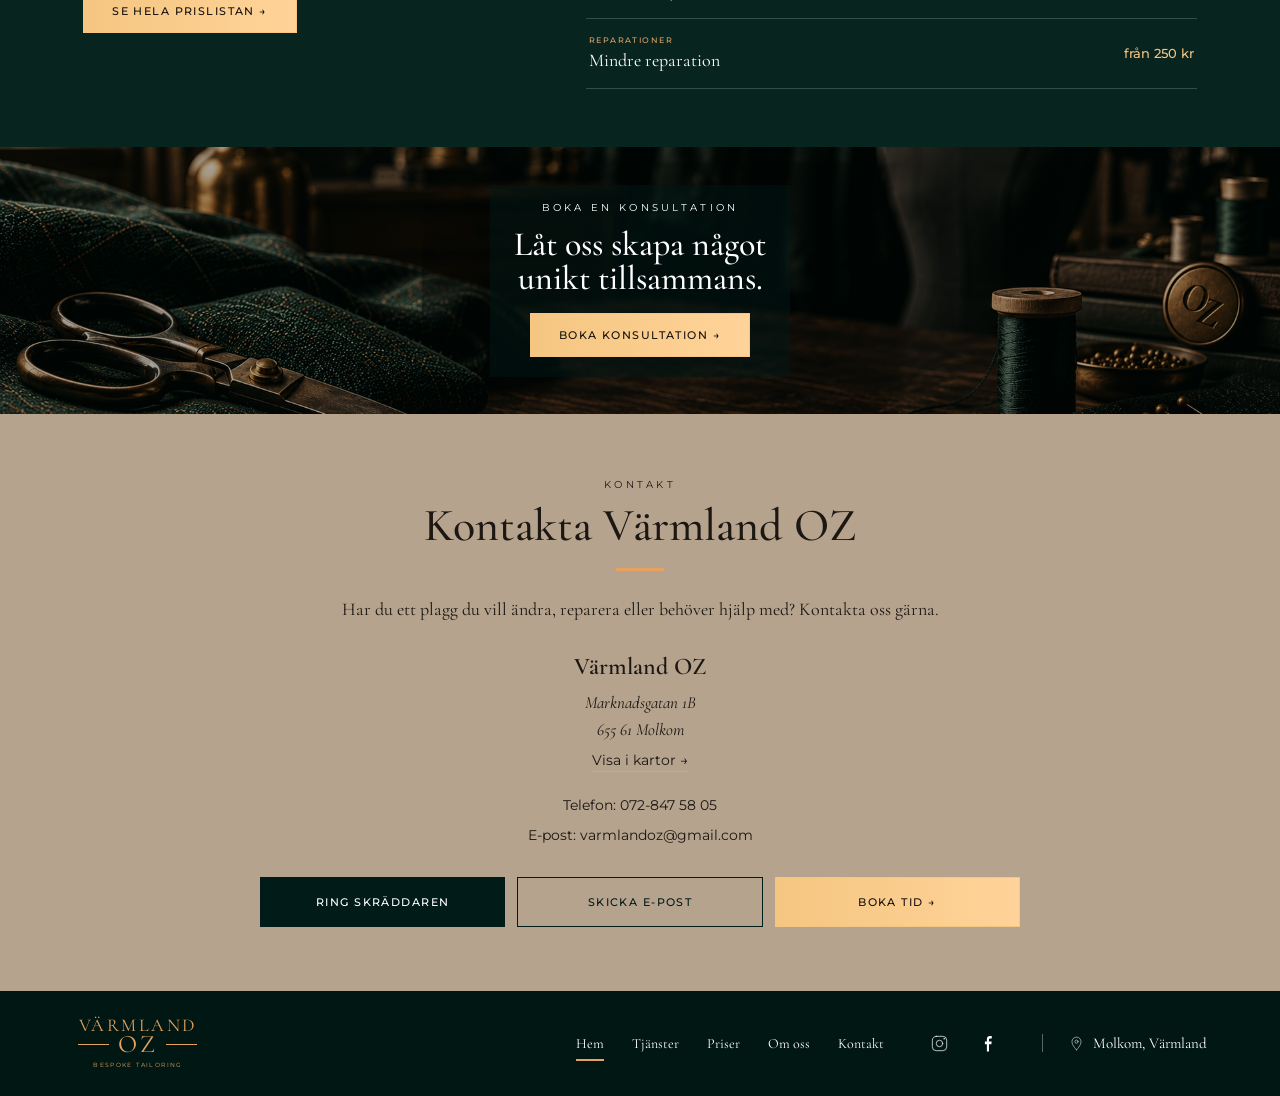
==== commit a2bb00b5: "Add files via upload" ====
--- a/index.html
+++ b/index.html
@@ -62,6 +62,13 @@
 .oz-help-copy{background:#f2c989;color:#17241e;border:0;padding:12px 16px;cursor:pointer;font:500 12px Montserrat,sans-serif}
 .oz-help-copy-status{display:block;min-height:1.5em;margin-top:12px;font-size:12px;overflow-wrap:anywhere}
 @media(max-width:650px){.oz-booking-help-trigger{font-size:11px;margin-top:14px}.oz-help-dialog{padding:25px 20px}}
+
+/* Mina sidor – diskret kundlänk */
+.oz-my-pages{display:inline-flex;align-items:center;gap:7px;color:#f4f0e7;text-decoration:none;font:500 12px/1.4 Montserrat,sans-serif;white-space:nowrap;transition:color .2s}
+.oz-my-pages:hover,.oz-my-pages:focus-visible{color:#d4bd8c}
+.oz-my-pages svg{width:17px;height:17px;flex-shrink:0;stroke:#d4bd8c;fill:none;stroke-width:1.7;stroke-linecap:round;stroke-linejoin:round}
+.mobile-menu nav .oz-my-pages{display:flex;align-items:center;gap:10px}
+@media(max-width:1050px){.header-actions>.oz-my-pages{display:none}}
 </style>
 </head>
 <body>
@@ -94,6 +101,7 @@
     <button type="button" data-lang="ru"><img src="assets/icons/flag-ru.svg" alt=""><span>Русский</span><small>RU</small></button>
   </div>
 </div>
+<a class="oz-my-pages" href="https://script.google.com/macros/s/AKfycbzQJUabUb9aCfekFEjS-0adw0PKm68ExgYBwOJVAHLwHiiFS9od2vatxb2ey0uXC8PPoQ/exec" aria-label="Mina sidor"><svg viewBox="0 0 24 24" aria-hidden="true"><circle cx="12" cy="8" r="4"/><path d="M4.5 21c.3-4.2 3-6.5 7.5-6.5s7.2 2.3 7.5 6.5"/></svg><span>Mina sidor</span></a>
 <a class="btn btn-outline desktop-book" href="https://script.google.com/macros/s/AKfycbz18TA--YGLsG0kHbS173jrMC9ok10OTdBmJp885Dc12YzWjy7zMIn8ZKbf1NQsIA8Z/exec" data-i18n="nav.book">Boka konsultation</a>
       <button class="menu-toggle" type="button" aria-label="Öppna meny" aria-expanded="false">
         <span></span><span></span><span></span>
@@ -114,6 +122,7 @@
       <a href="priser.html" data-i18n="nav.prices">Priser</a>
       <a href="#about" data-i18n="nav.about">Om oss</a>
       <a href="#contact" data-i18n="nav.contact">Kontakt</a>
+      <a class="oz-my-pages" href="https://script.google.com/macros/s/AKfycbzQJUabUb9aCfekFEjS-0adw0PKm68ExgYBwOJVAHLwHiiFS9od2vatxb2ey0uXC8PPoQ/exec" aria-label="Mina sidor"><svg viewBox="0 0 24 24" aria-hidden="true"><circle cx="12" cy="8" r="4"/><path d="M4.5 21c.3-4.2 3-6.5 7.5-6.5s7.2 2.3 7.5 6.5"/></svg><span>Mina sidor</span></a>
     </nav>
     <hr>
     <div class="language-switcher mobile-language-switcher">
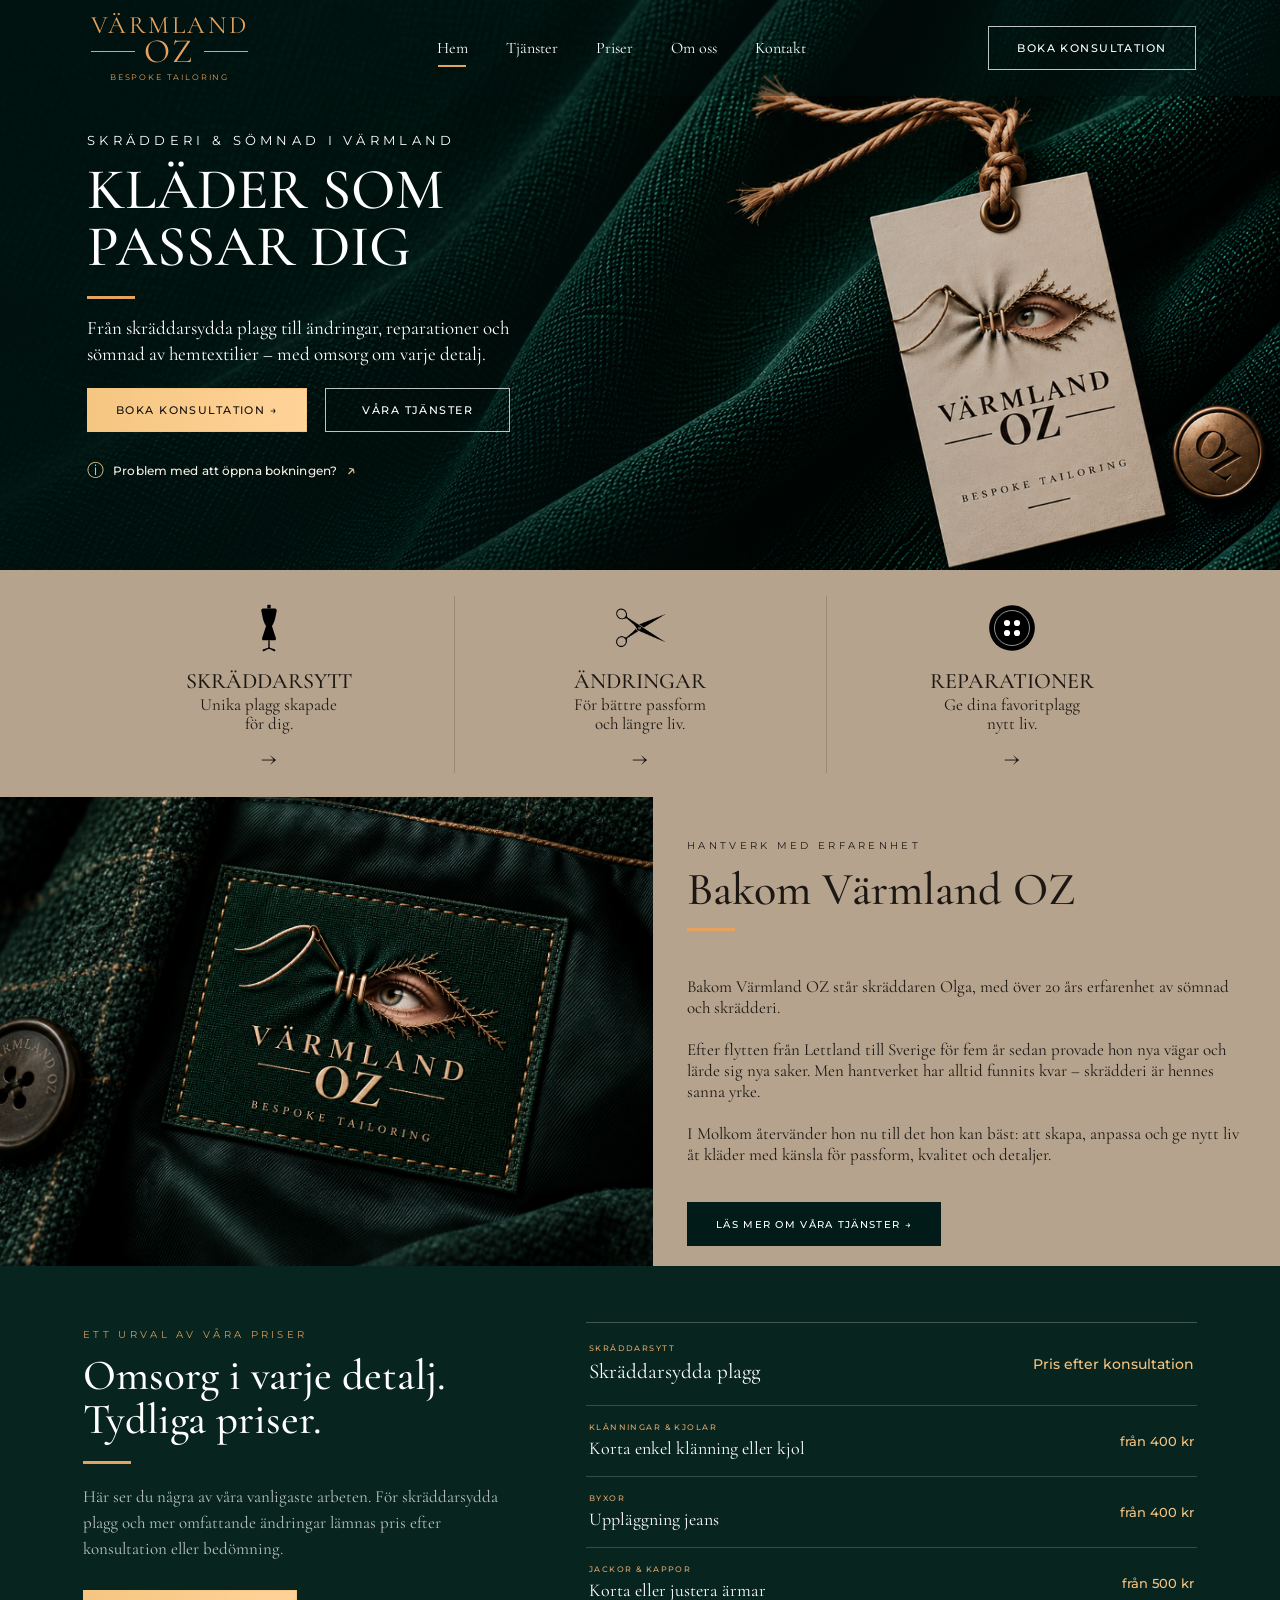
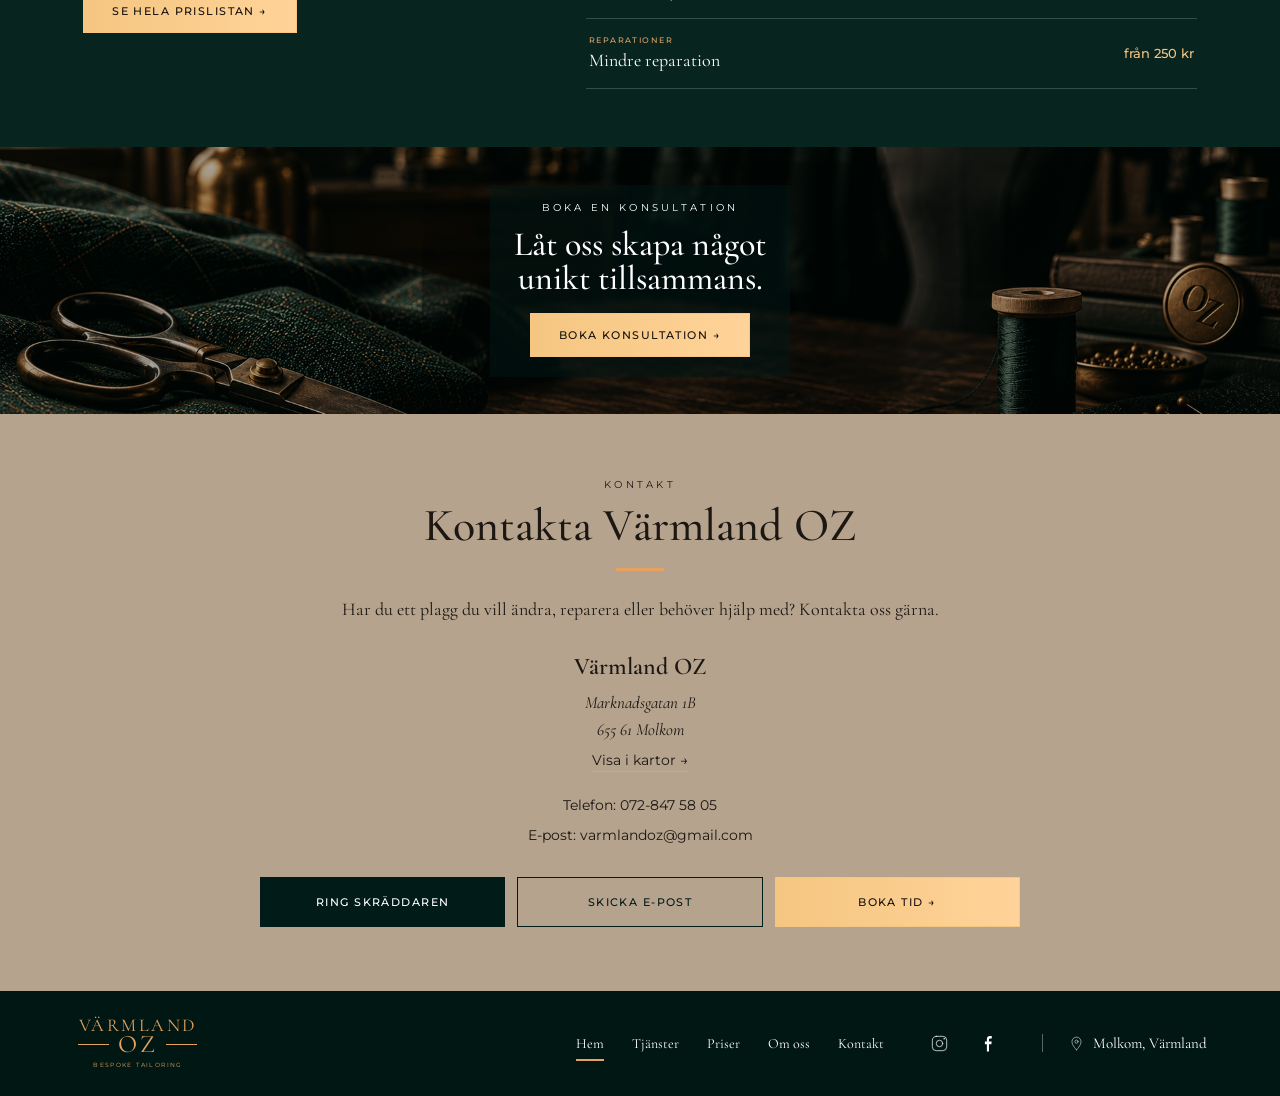
==== commit 6cdbca4b: "Add files via upload" ====
--- a/index.html
+++ b/index.html
@@ -62,13 +62,6 @@
 .oz-help-copy{background:#f2c989;color:#17241e;border:0;padding:12px 16px;cursor:pointer;font:500 12px Montserrat,sans-serif}
 .oz-help-copy-status{display:block;min-height:1.5em;margin-top:12px;font-size:12px;overflow-wrap:anywhere}
 @media(max-width:650px){.oz-booking-help-trigger{font-size:11px;margin-top:14px}.oz-help-dialog{padding:25px 20px}}
-
-/* Mina sidor – diskret kundlänk */
-.oz-my-pages{display:inline-flex;align-items:center;gap:7px;color:#f4f0e7;text-decoration:none;font:500 12px/1.4 Montserrat,sans-serif;white-space:nowrap;transition:color .2s}
-.oz-my-pages:hover,.oz-my-pages:focus-visible{color:#d4bd8c}
-.oz-my-pages svg{width:17px;height:17px;flex-shrink:0;stroke:#d4bd8c;fill:none;stroke-width:1.7;stroke-linecap:round;stroke-linejoin:round}
-.mobile-menu nav .oz-my-pages{display:flex;align-items:center;gap:10px}
-@media(max-width:1050px){.header-actions>.oz-my-pages{display:none}}
 </style>
 </head>
 <body>
@@ -101,7 +94,6 @@
     <button type="button" data-lang="ru"><img src="assets/icons/flag-ru.svg" alt=""><span>Русский</span><small>RU</small></button>
   </div>
 </div>
-<a class="oz-my-pages" href="https://script.google.com/macros/s/AKfycbzQJUabUb9aCfekFEjS-0adw0PKm68ExgYBwOJVAHLwHiiFS9od2vatxb2ey0uXC8PPoQ/exec" aria-label="Mina sidor"><svg viewBox="0 0 24 24" aria-hidden="true"><circle cx="12" cy="8" r="4"/><path d="M4.5 21c.3-4.2 3-6.5 7.5-6.5s7.2 2.3 7.5 6.5"/></svg><span>Mina sidor</span></a>
 <a class="btn btn-outline desktop-book" href="https://script.google.com/macros/s/AKfycbz18TA--YGLsG0kHbS173jrMC9ok10OTdBmJp885Dc12YzWjy7zMIn8ZKbf1NQsIA8Z/exec" data-i18n="nav.book">Boka konsultation</a>
       <button class="menu-toggle" type="button" aria-label="Öppna meny" aria-expanded="false">
         <span></span><span></span><span></span>
@@ -122,7 +114,6 @@
       <a href="priser.html" data-i18n="nav.prices">Priser</a>
       <a href="#about" data-i18n="nav.about">Om oss</a>
       <a href="#contact" data-i18n="nav.contact">Kontakt</a>
-      <a class="oz-my-pages" href="https://script.google.com/macros/s/AKfycbzQJUabUb9aCfekFEjS-0adw0PKm68ExgYBwOJVAHLwHiiFS9od2vatxb2ey0uXC8PPoQ/exec" aria-label="Mina sidor"><svg viewBox="0 0 24 24" aria-hidden="true"><circle cx="12" cy="8" r="4"/><path d="M4.5 21c.3-4.2 3-6.5 7.5-6.5s7.2 2.3 7.5 6.5"/></svg><span>Mina sidor</span></a>
     </nav>
     <hr>
     <div class="language-switcher mobile-language-switcher">
